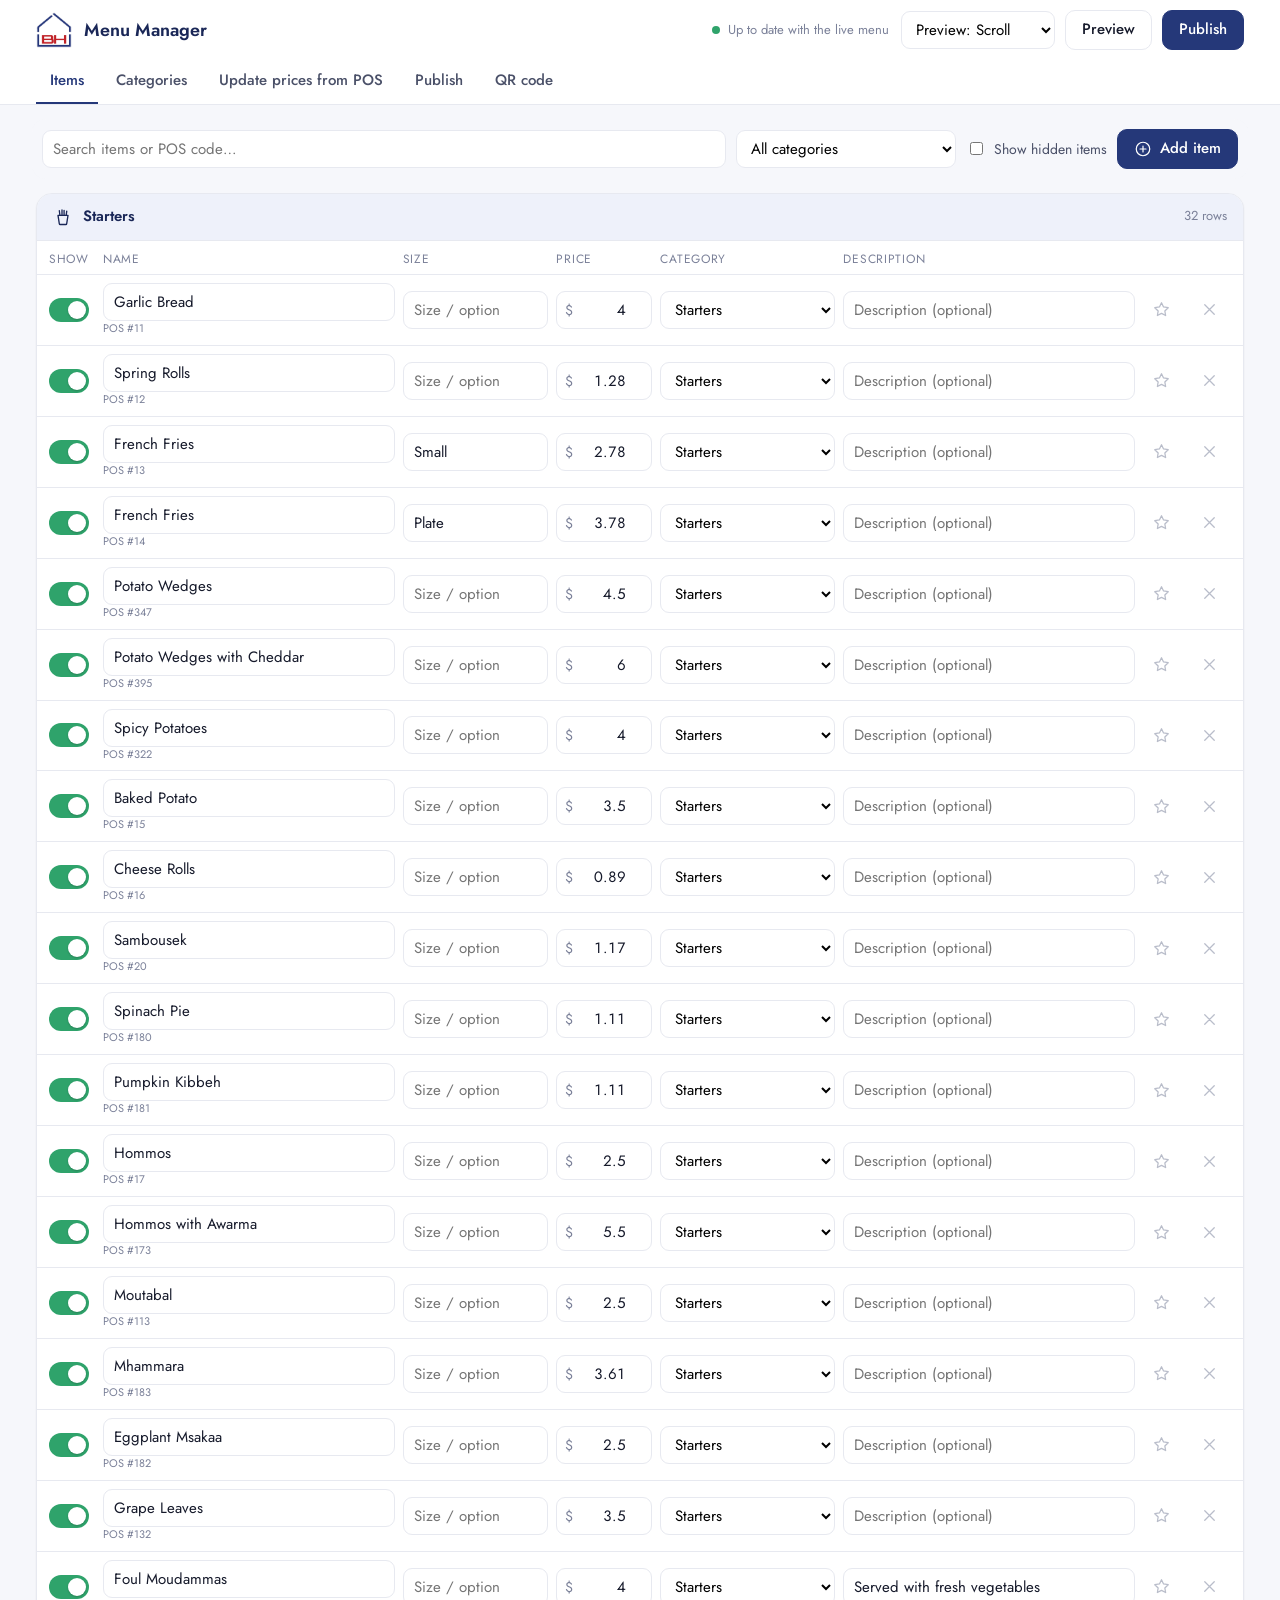
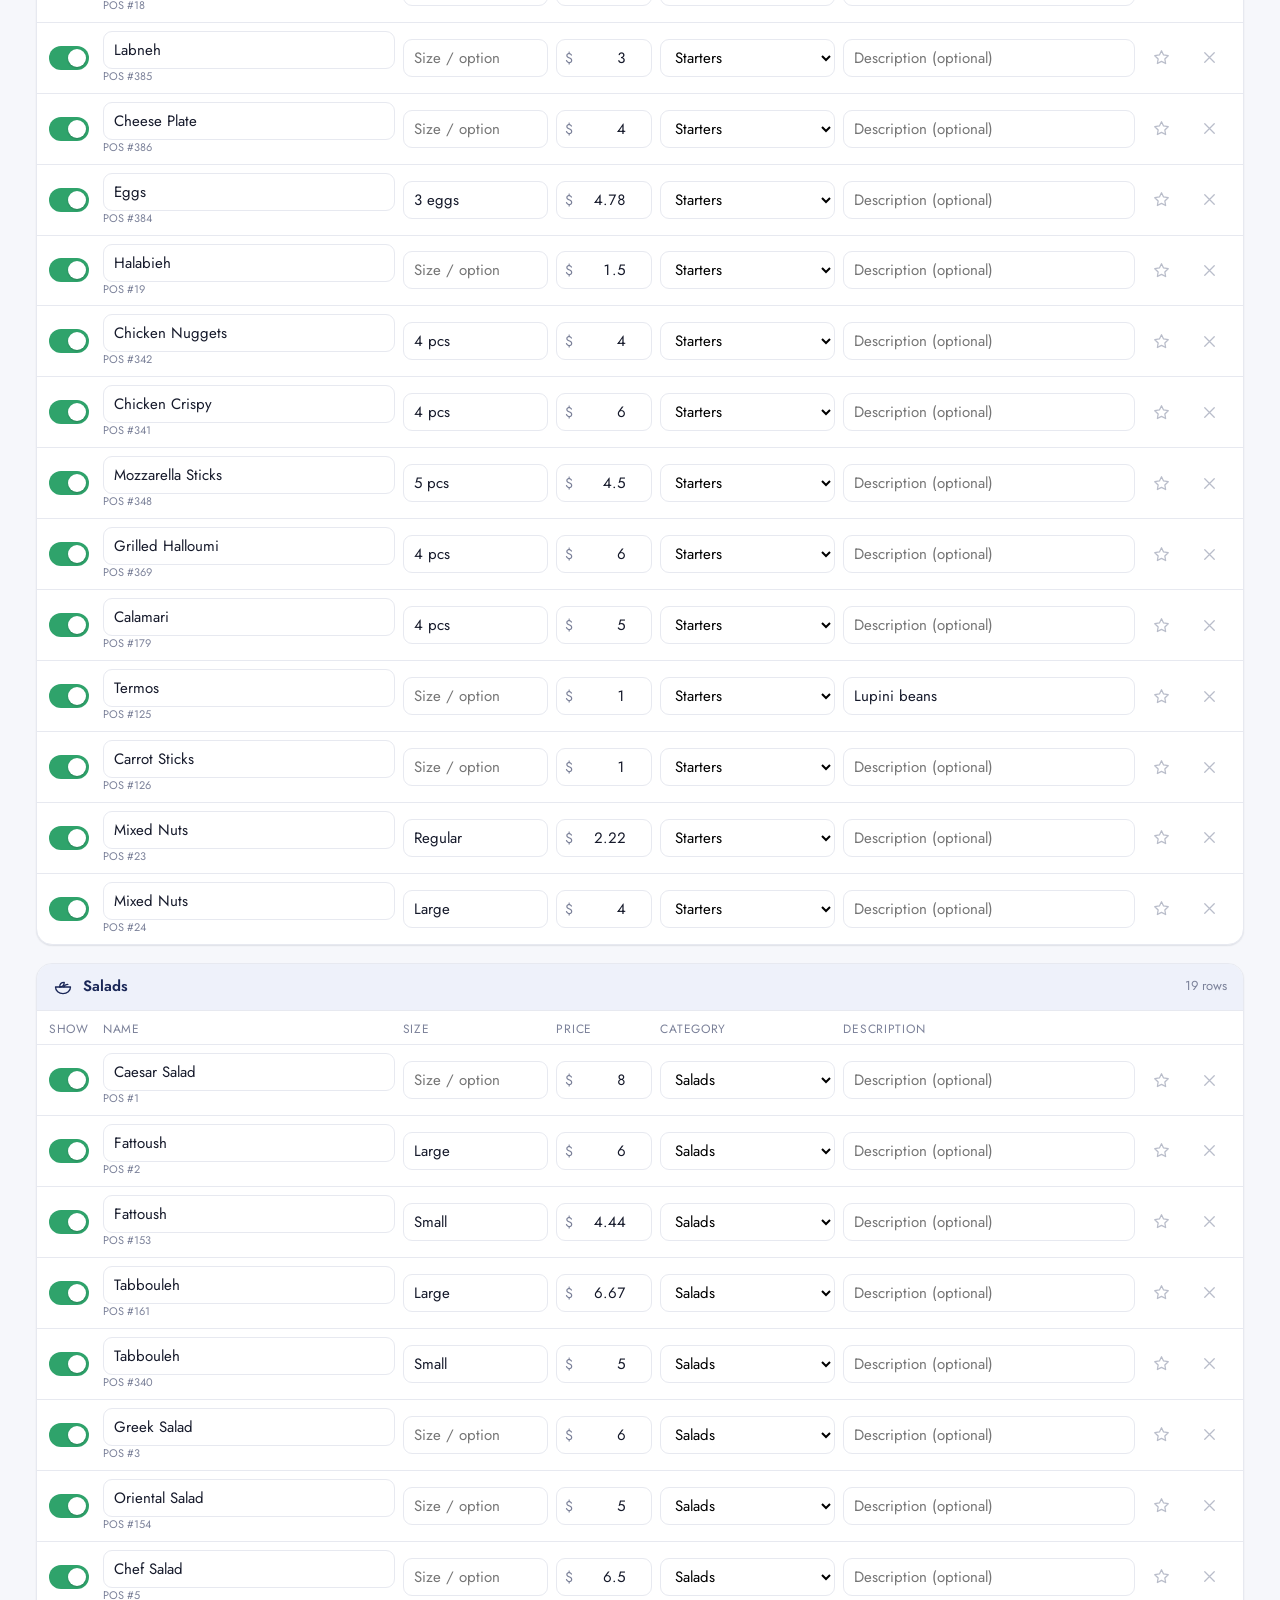
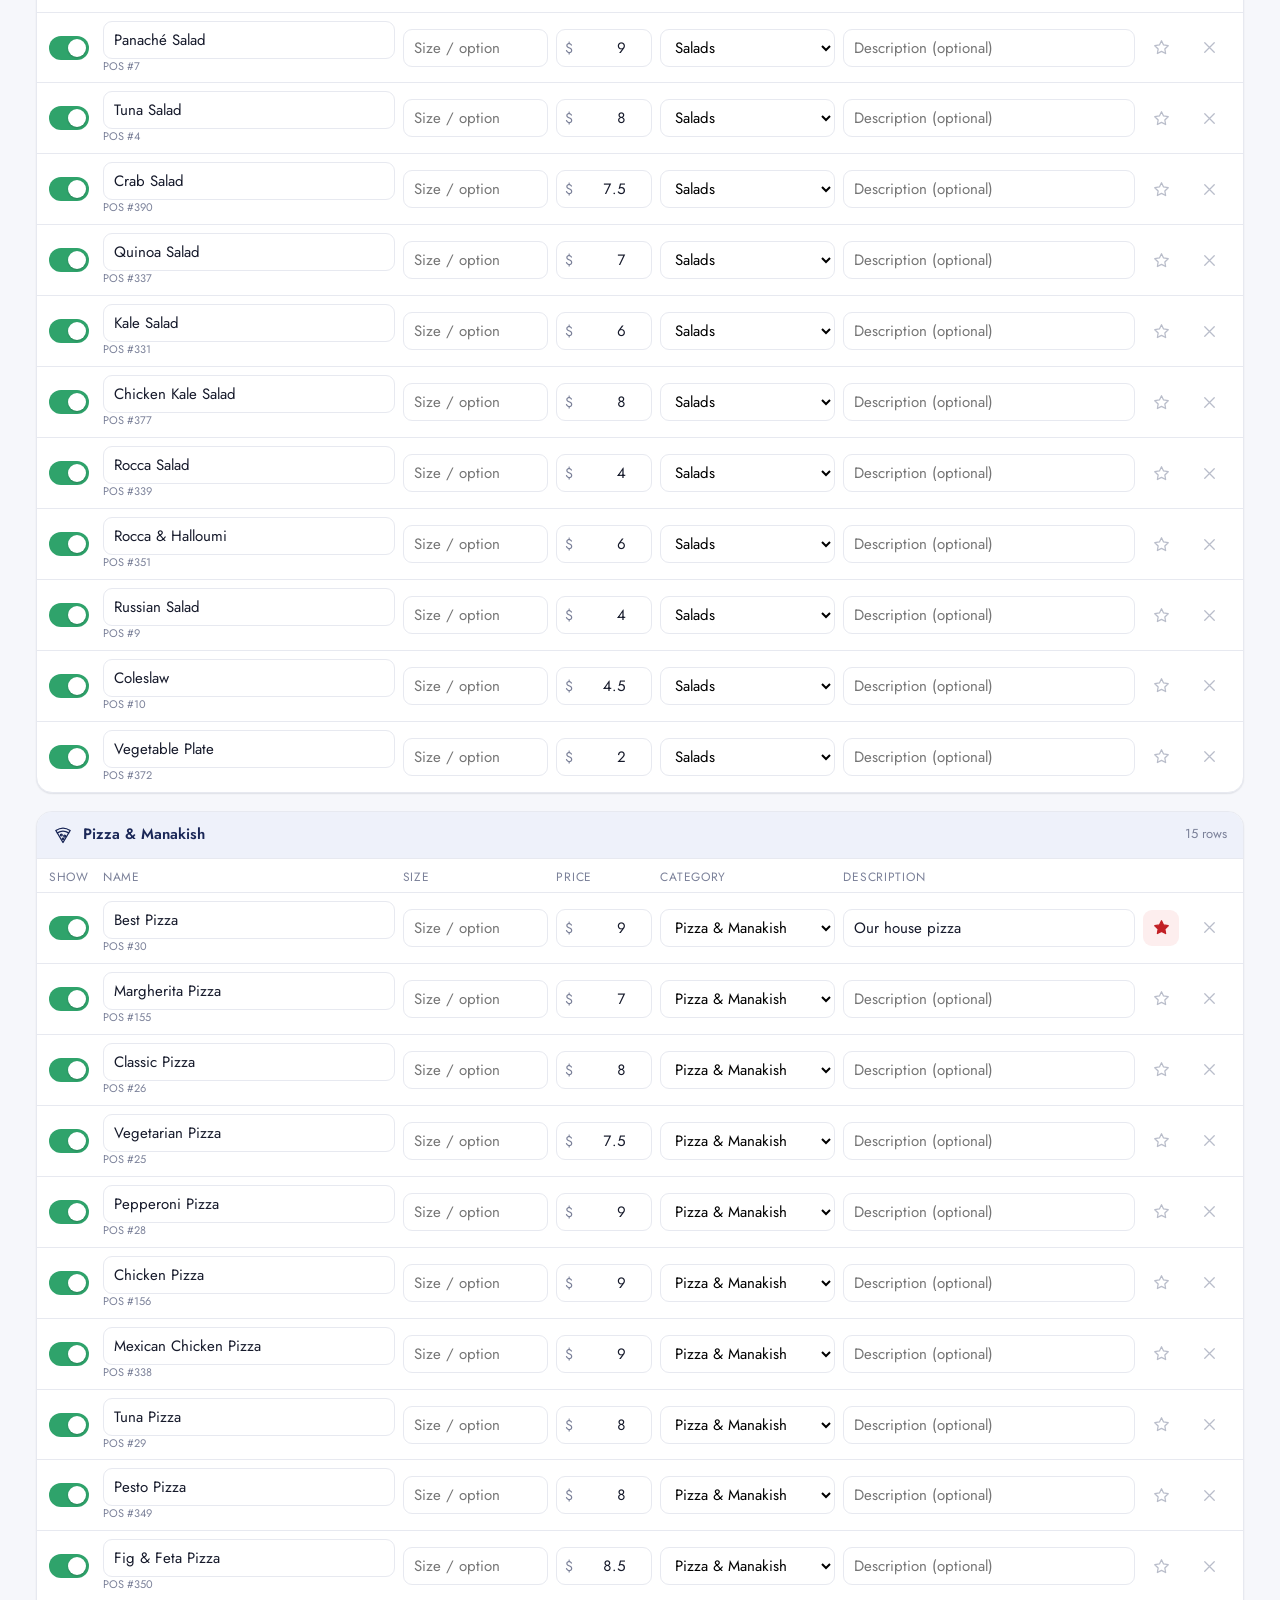
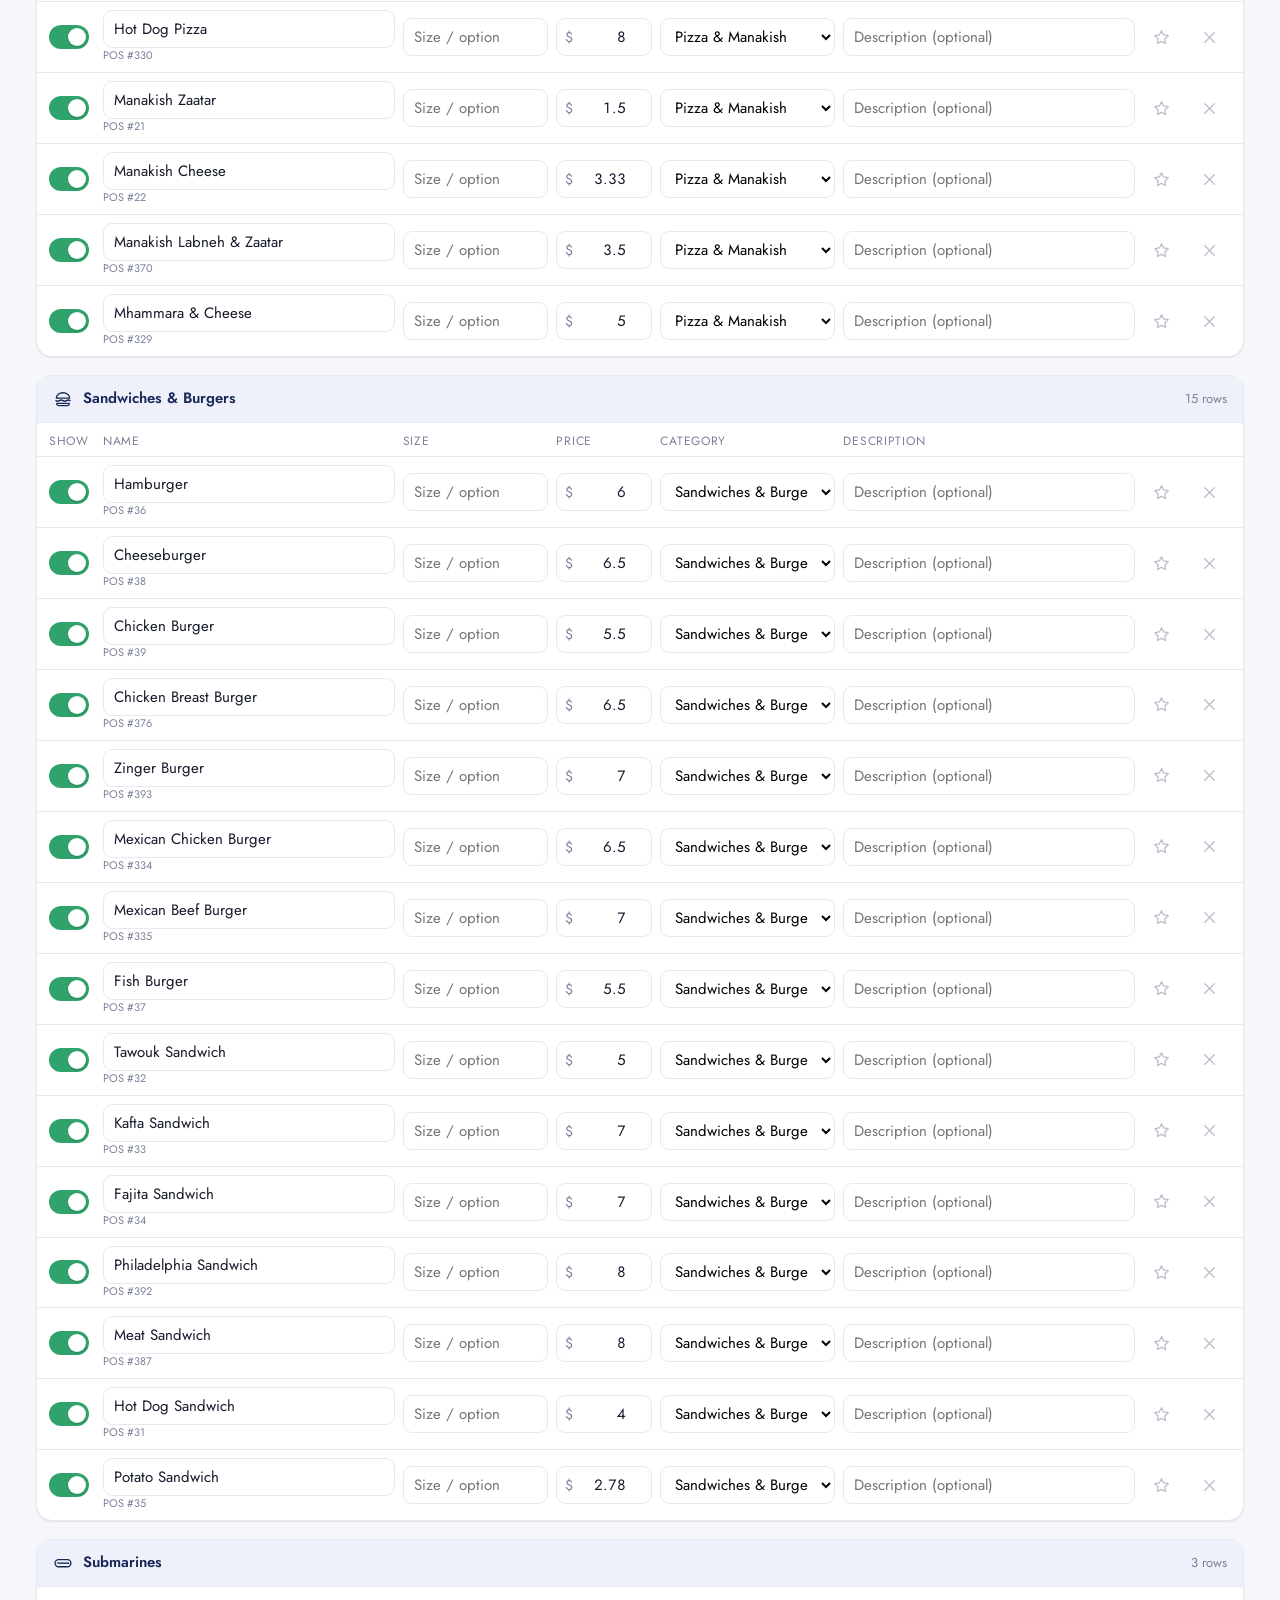
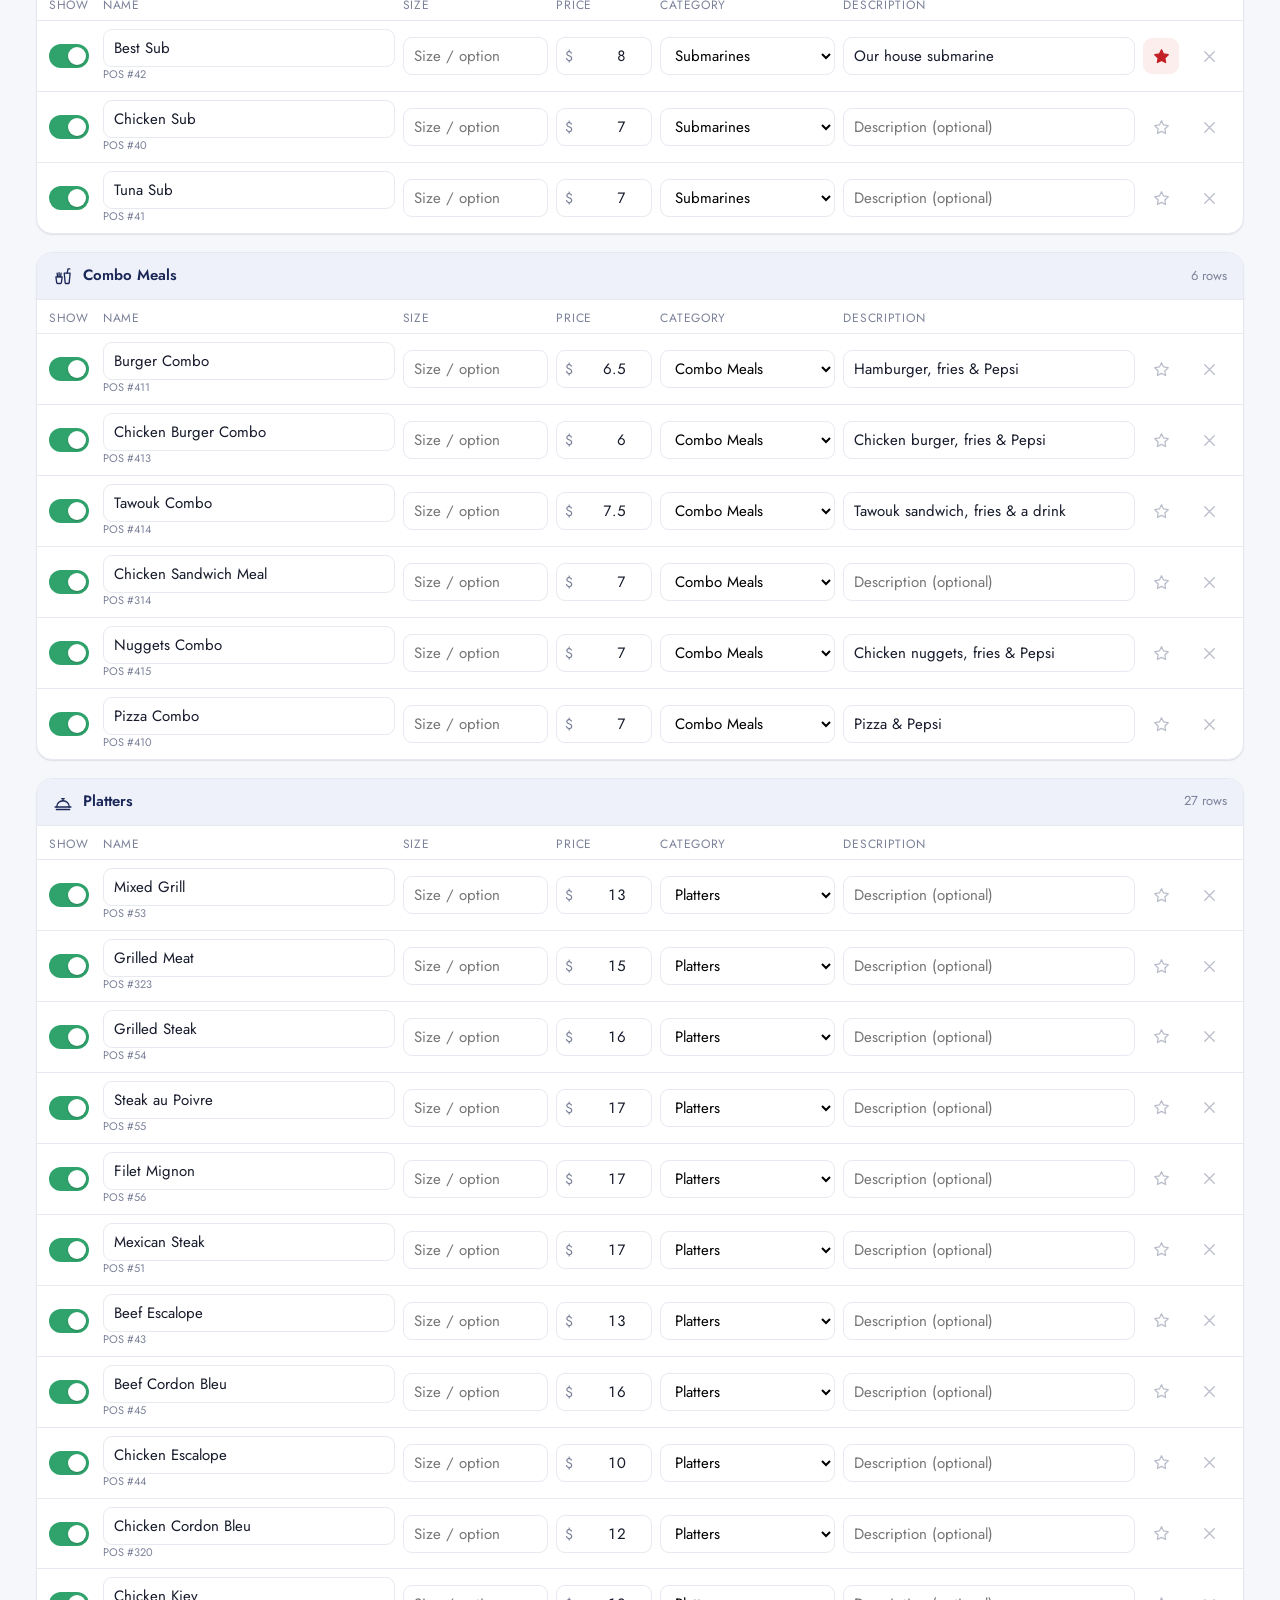
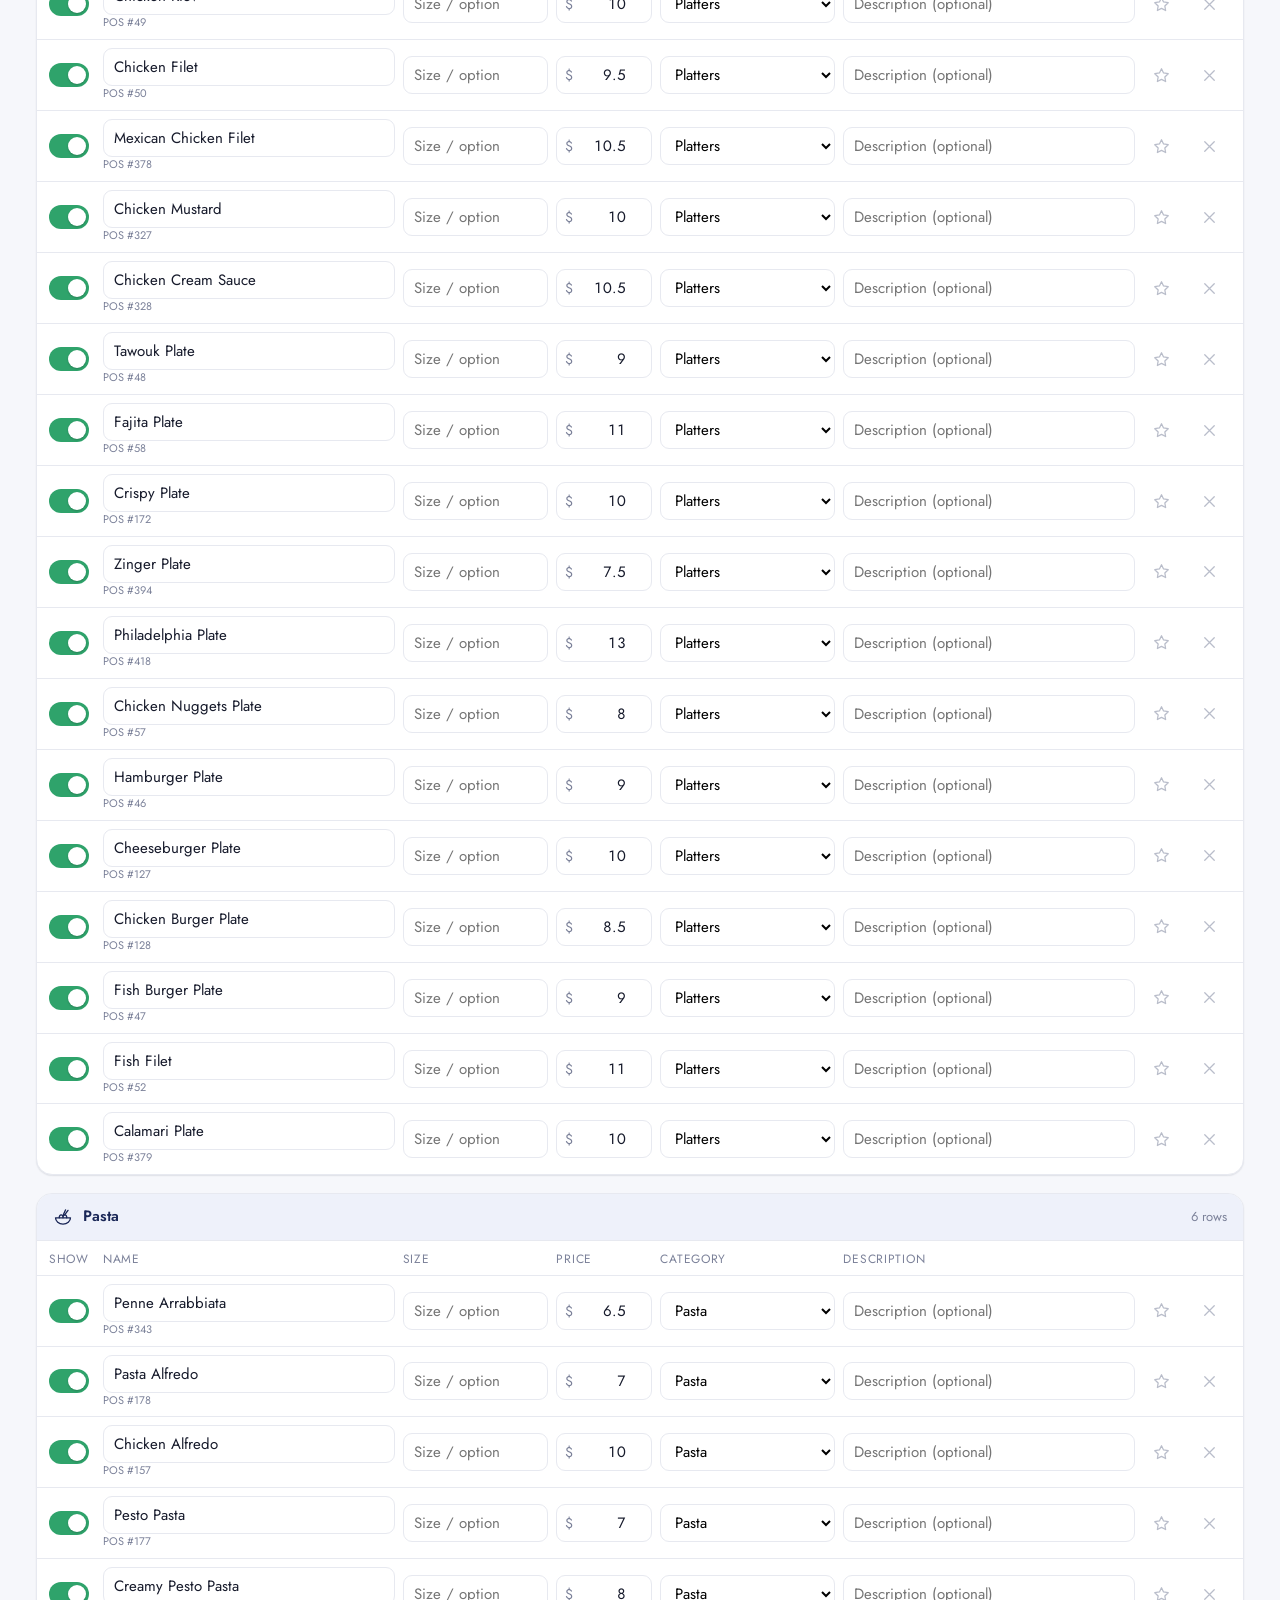
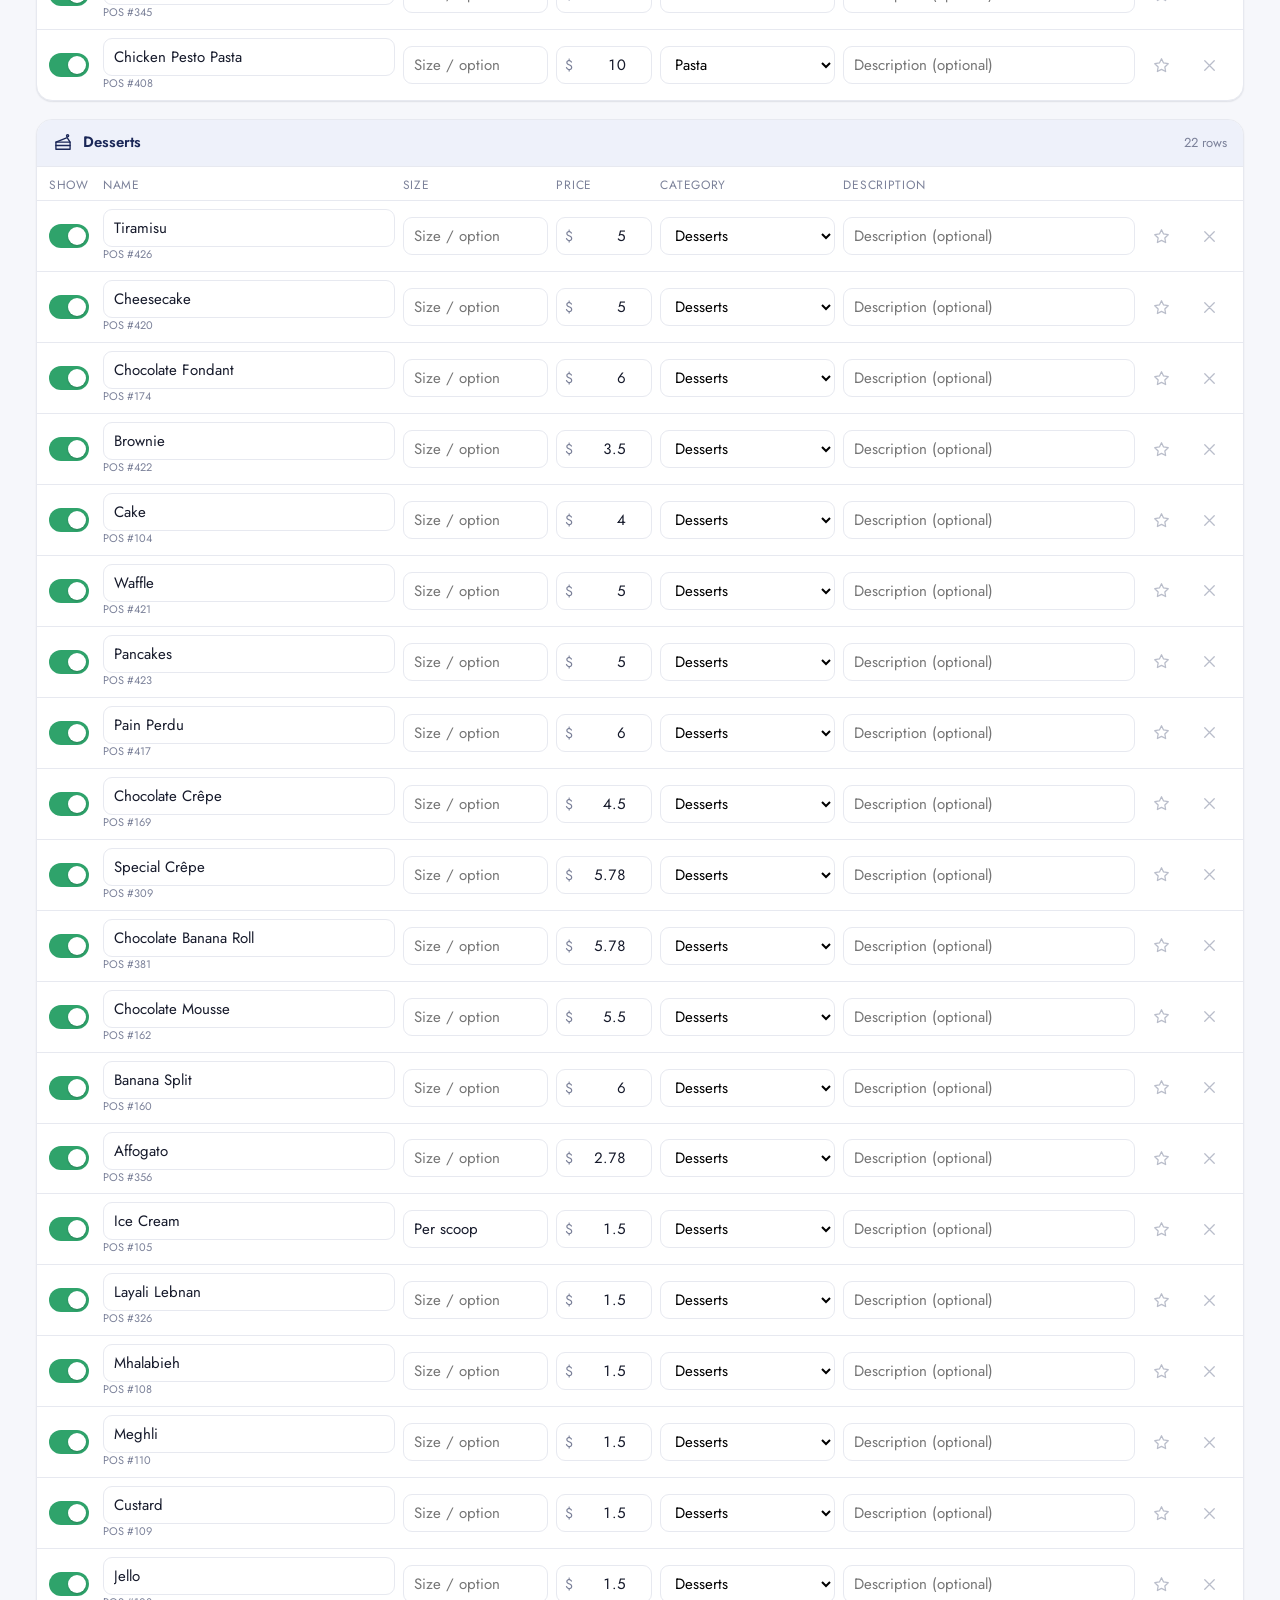
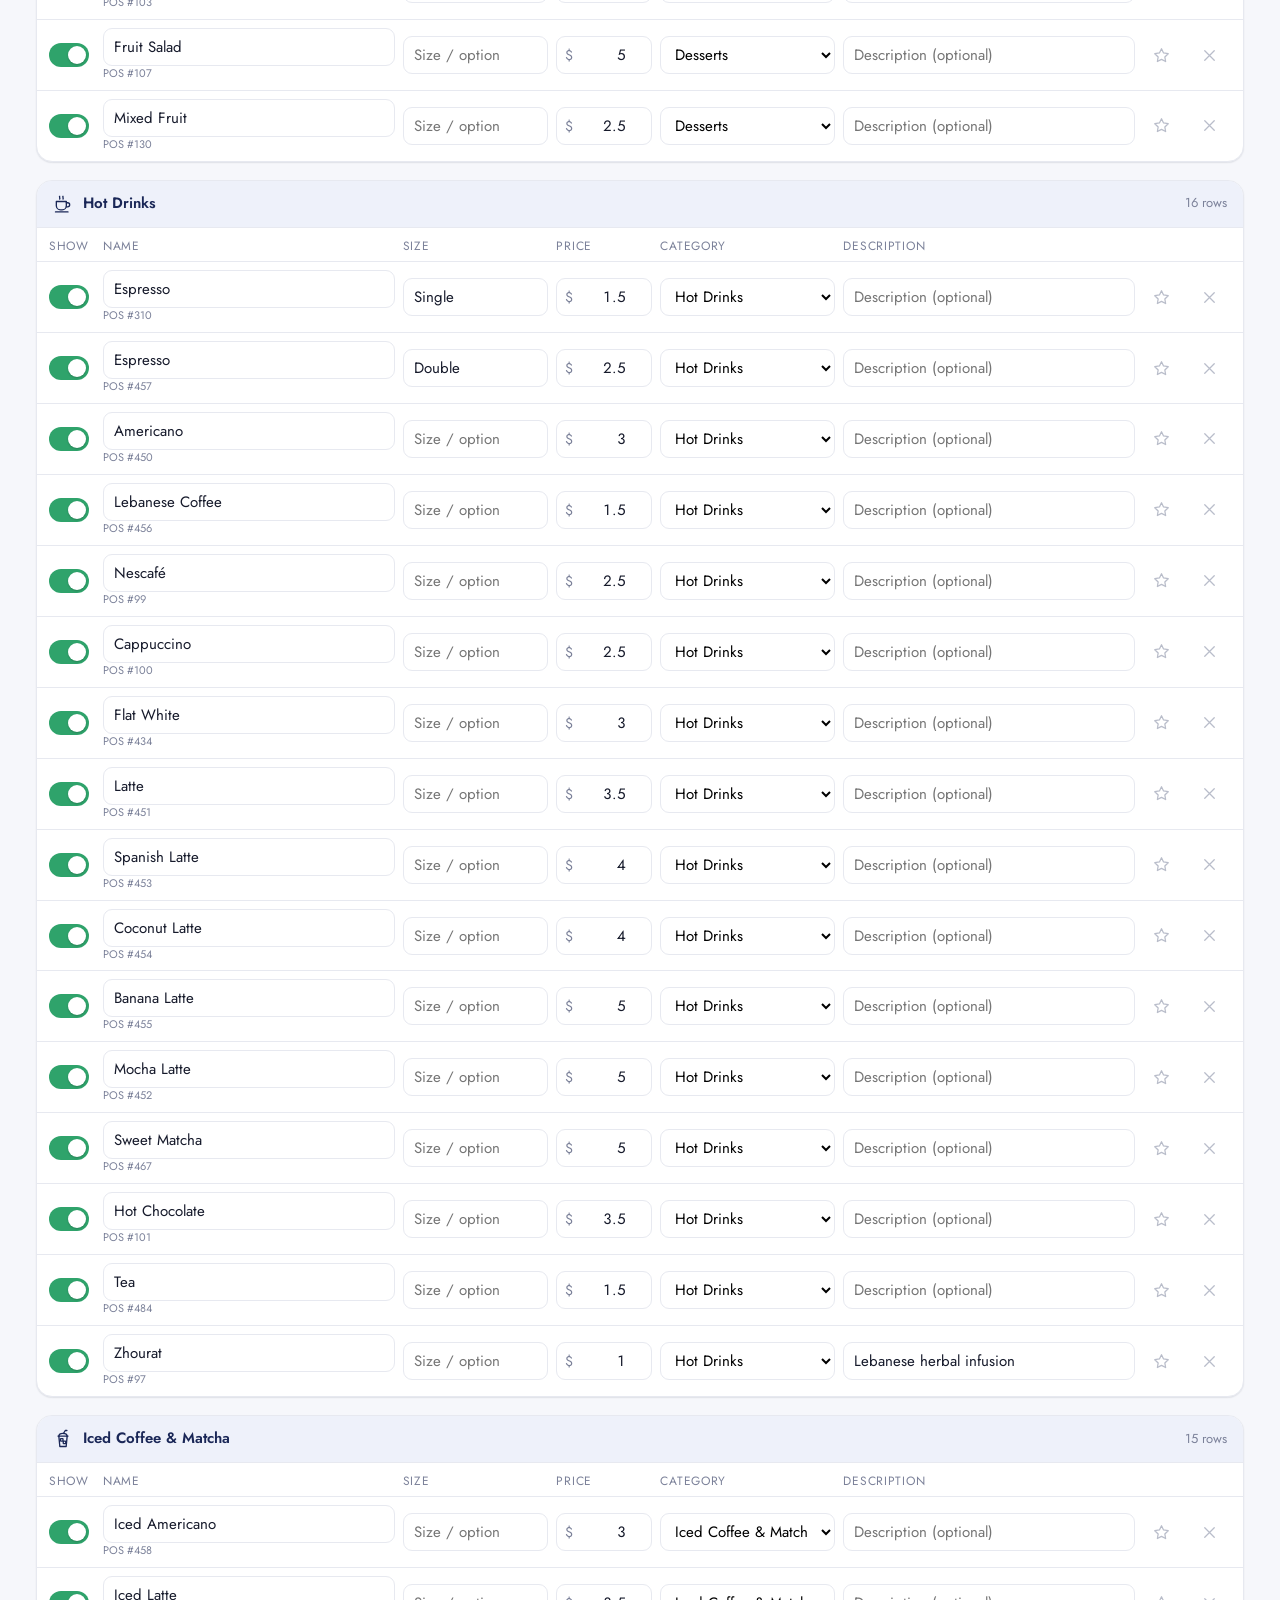
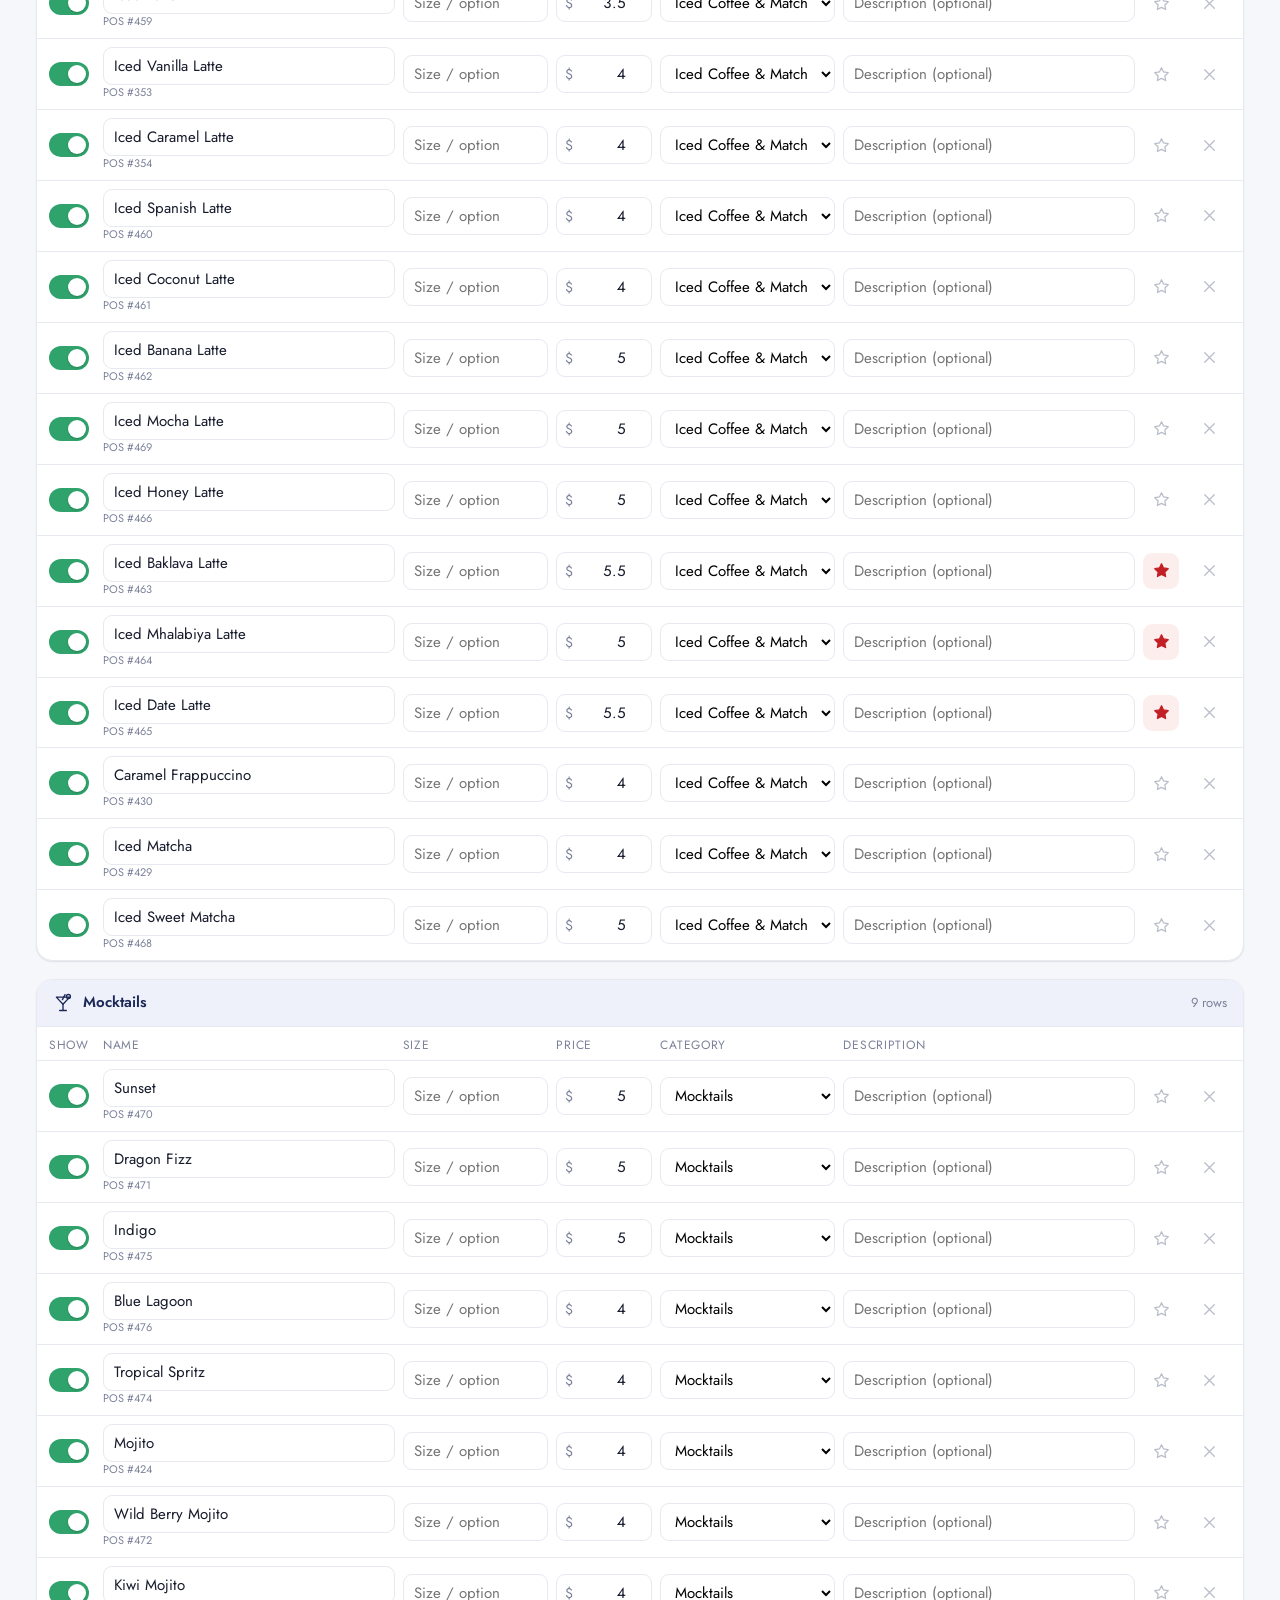
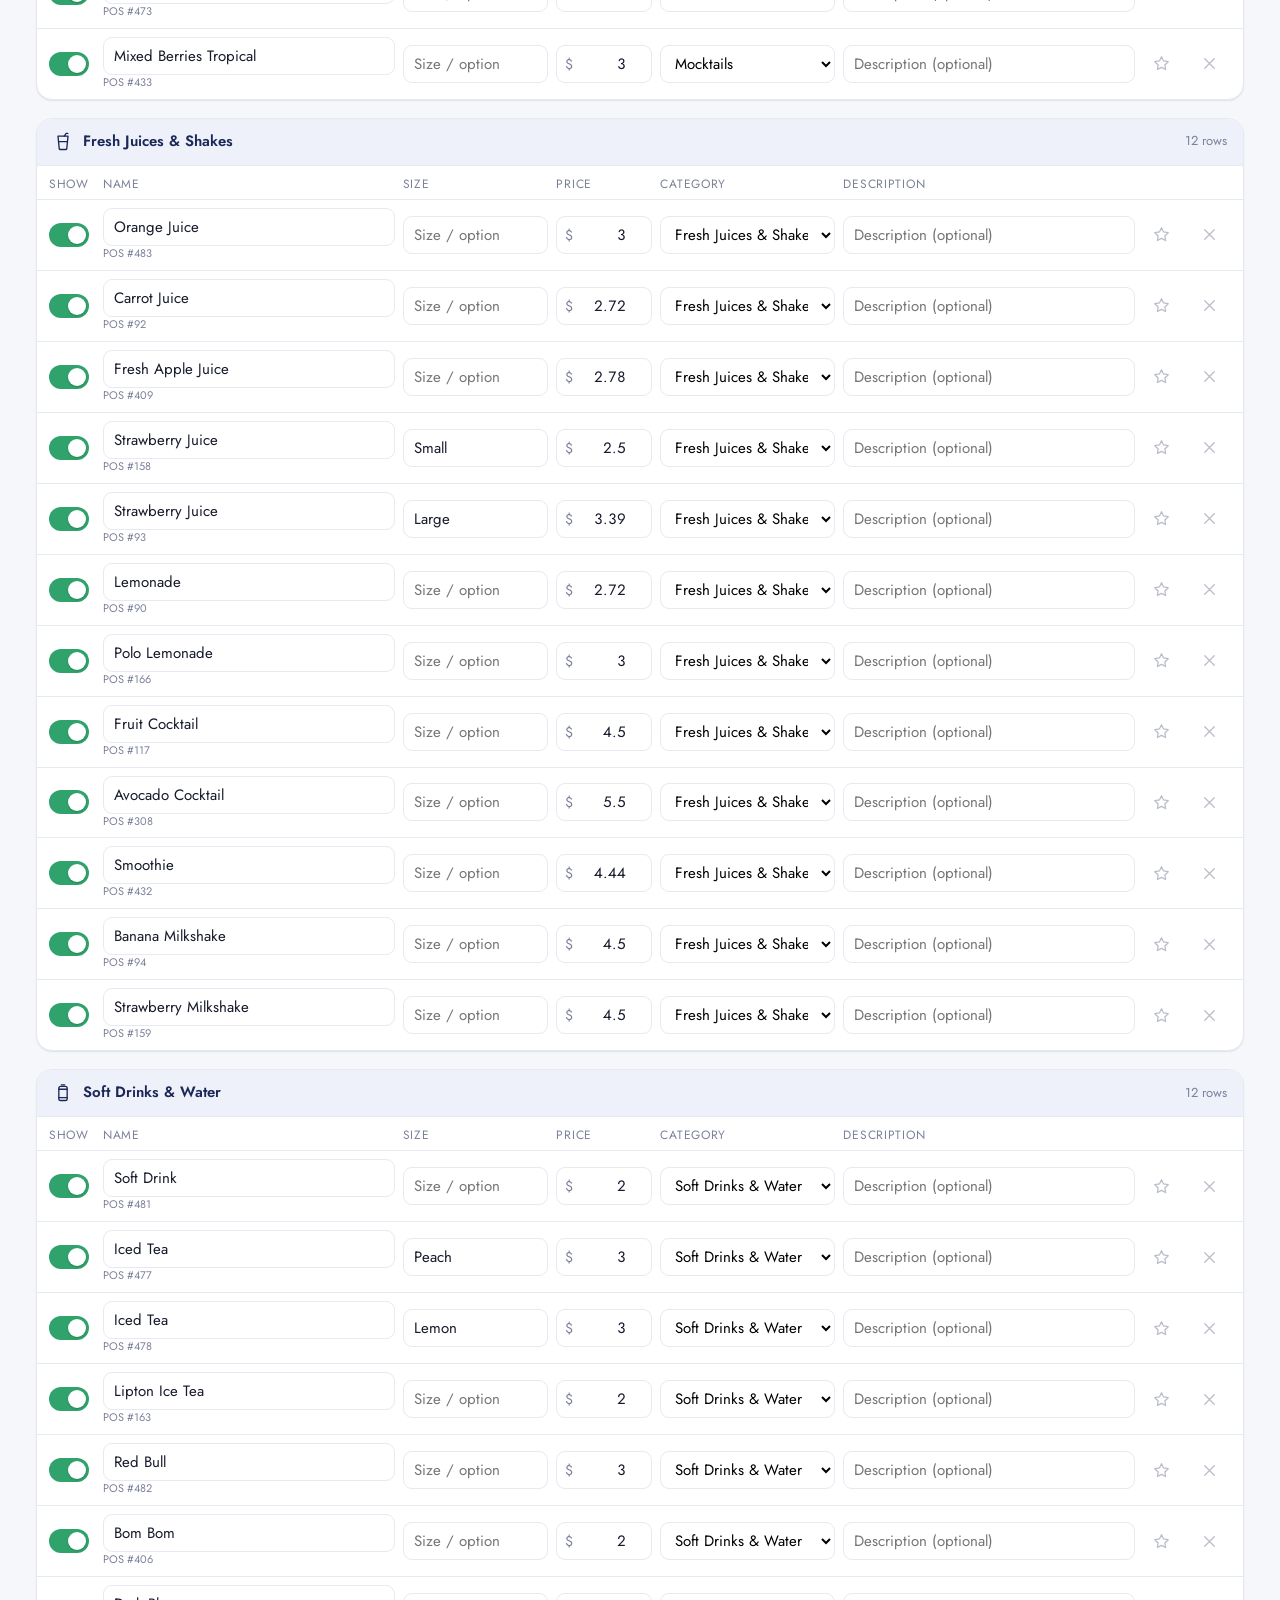
==== manage/index.html @ f2aa8792 "Best Home digital menu: 3 design concepts, menu manager, Netlify config - Curated customer menu from" ====
<!doctype html>
<html lang="en">
<head>
<meta charset="utf-8">
<meta name="viewport" content="width=device-width, initial-scale=1">
<meta name="robots" content="noindex">
<title>Best Home · Menu Manager</title>
<link rel="icon" href="../assets/favicon.png">
<link rel="stylesheet" href="../assets/base.css">
<style>
  body { background: var(--bg-2); font-size: 15px; }
  header.top { position: sticky; top: 0; z-index: 30; background: #fff; border-bottom: 1px solid var(--line); }
  .top-in { max-width: 1240px; margin: 0 auto; padding: 10px 16px; display: flex; align-items: center; gap: 12px; flex-wrap: wrap; }
  .top-in img { width: 36px; }
  .top-in h1 { margin: 0; font-size: 18px; font-weight: 600; color: var(--navy-ink); }
  .status { margin-left: auto; font-size: 13px; color: var(--ink-3); display: flex; align-items: center; gap: 8px; }
  .dot { width: 8px; height: 8px; border-radius: 50%; background: #2fa36b; }
  .dirty .dot { background: #e8a317; }
  nav.tabs { max-width: 1240px; margin: 0 auto; padding: 0 16px; display: flex; gap: 4px; overflow-x: auto; scrollbar-width: none; }
  nav.tabs button { padding: 10px 14px; border-bottom: 2.5px solid transparent; color: var(--ink-2); font-weight: 500; white-space: nowrap; }
  nav.tabs button.on { color: var(--navy); border-color: var(--navy); }
  main { max-width: 1240px; margin: 0 auto; padding: 18px 16px 80px; }
  .pane { display: none; } .pane.on { display: block; }
  .card { background: #fff; border: 1px solid var(--line); border-radius: 16px; padding: 18px; box-shadow: var(--shadow-sm); margin-bottom: 16px; }
  .card h2 { margin: 0 0 6px; font-size: 18px; font-weight: 600; color: var(--navy-ink); }
  .card p { margin: 0 0 12px; color: var(--ink-2); }
  .muted { color: var(--ink-3); font-size: 13.5px; }
  .btn { display: inline-flex; align-items: center; gap: 8px; height: 40px; padding: 0 16px; border-radius: 10px; background: #fff; border: 1px solid var(--line); font-weight: 500; color: var(--ink); text-decoration: none; white-space: nowrap; }
  .btn:hover { border-color: var(--navy-100); background: var(--navy-50); }
  .btn.pri { background: var(--navy); border-color: var(--navy); color: #fff; }
  .btn.pri:hover { background: var(--navy-ink); }
  .btn.ghost { border-color: transparent; background: none; }
  .btn .ico { width: 18px; height: 18px; }
  .row { display: flex; gap: 10px; flex-wrap: wrap; align-items: center; }
  input.f, select.f, textarea.f { height: 38px; padding: 0 10px; border: 1px solid var(--line); border-radius: 9px; background: #fff; font: inherit; font-size: 15px; min-width: 0; width: 100%; }
  input.f:focus, select.f:focus { outline: none; border-color: var(--navy); box-shadow: 0 0 0 3px var(--navy-50); }
  .toolbar { position: sticky; top: var(--hdr, 101px); z-index: 20; display: flex; gap: 10px; flex-wrap: wrap; align-items: center; padding: 10px; margin: -4px -4px 14px; background: rgba(246,247,251,.94); backdrop-filter: blur(8px); border-radius: 14px; }
  .toolbar .sq { flex: 1 1 220px; }
  .toolbar select { width: auto; flex: 0 1 220px; }
  .chk { display: inline-flex; align-items: center; gap: 8px; font-size: 14px; color: var(--ink-2); user-select: none; }

  /* items */
  .grp { margin-bottom: 18px; background: #fff; border: 1px solid var(--line); border-radius: 16px; overflow: hidden; box-shadow: var(--shadow-sm); }
  .grp h3 { margin: 0; padding: 12px 16px; font-size: 15px; font-weight: 600; display: flex; align-items: center; gap: 10px; color: var(--navy-ink); background: var(--navy-50); }
  .grp h3 .ico { width: 20px; height: 20px; }
  .grp h3 span { margin-left: auto; font-weight: 400; color: var(--ink-3); font-size: 13px; }
  .it { display: grid; grid-template-columns: 46px minmax(160px, 2fr) minmax(90px, 1fr) 96px minmax(130px, 1.2fr) minmax(140px, 2fr) 40px 40px; gap: 8px; align-items: center; padding: 8px 12px; border-top: 1px solid var(--line); }
  .it.head { font-size: 12px; text-transform: uppercase; letter-spacing: .06em; color: var(--ink-3); background: #fff; padding-top: 10px; padding-bottom: 6px; }
  .it.off > :not(.sw):not(.code-wrap) { opacity: .45; }
  .it .code { font-size: 11px; color: var(--ink-3); }
  .price-in { position: relative; }
  .price-in::before { content: "$"; position: absolute; left: 9px; top: 50%; transform: translateY(-50%); color: var(--ink-3); font-size: 14px; }
  .price-in input { padding-left: 20px; text-align: right; font-variant-numeric: tabular-nums; }
  .sw { position: relative; width: 40px; height: 24px; border-radius: 999px; background: #cfd3df; transition: background .15s; }
  .sw::after { content: ""; position: absolute; top: 3px; left: 3px; width: 18px; height: 18px; border-radius: 50%; background: #fff; box-shadow: 0 1px 2px rgba(0,0,0,.2); transition: transform .15s; }
  .sw[aria-checked="true"] { background: #2fa36b; }
  .sw[aria-checked="true"]::after { transform: translateX(16px); }
  .star, .del { width: 36px; height: 36px; border-radius: 9px; display: grid; place-items: center; color: #b9bdca; }
  .star[aria-pressed="true"] { color: var(--red); background: var(--red-50); }
  .star[aria-pressed="true"] svg { fill: currentColor; }
  .del:hover { color: var(--red); background: var(--red-50); }
  .star .ico, .del .ico { width: 19px; height: 19px; }
  @media (max-width: 900px) {
    .toolbar { position: static; }
    .it.head { display: none; }
    .it { grid-template-columns: 46px 1fr 1fr 36px 36px; grid-auto-flow: row; }
    .it > .nm { grid-column: 2 / 4; }
    .it > .op { grid-column: 2 / 3; } .it > .price-in { grid-column: 3 / 4; }
    .it > .cat { grid-column: 2 / 4; } .it > .ds { grid-column: 2 / 4; }
    .it > .star { grid-column: 4; grid-row: 1; } .it > .del { grid-column: 5; grid-row: 1; }
  }
  .empty { padding: 40px; text-align: center; color: var(--ink-3); }

  /* categories */
  .crow { display: grid; grid-template-columns: 44px 1fr 150px 70px auto; gap: 10px; align-items: center; padding: 8px 0; border-top: 1px solid var(--line); }
  .crow:first-of-type { border-top: 0; }
  .crow .ic { width: 40px; height: 40px; border-radius: 11px; background: var(--navy-50); color: var(--navy); display: grid; place-items: center; }
  .crow .n { color: var(--ink-3); font-size: 13px; text-align: right; }
  @media (max-width: 640px) { .crow { grid-template-columns: 44px 1fr auto; } .crow select, .crow .n { grid-column: 2; } }

  /* pos diff */
  table.diff { width: 100%; border-collapse: collapse; font-size: 14px; }
  table.diff th, table.diff td { text-align: left; padding: 8px 10px; border-bottom: 1px solid var(--line); }
  table.diff th { font-size: 12px; text-transform: uppercase; letter-spacing: .06em; color: var(--ink-3); font-weight: 500; }
  .up { color: #b0341c; } .dn { color: #1f8a57; }
  .pill { display: inline-block; padding: 2px 8px; border-radius: 999px; font-size: 12px; font-weight: 600; background: var(--navy-50); color: var(--navy); }
  .pill.new { background: #fff2cf; color: #7a5a00; }
  .drop { display: grid; place-items: center; gap: 6px; padding: 28px; border: 2px dashed var(--navy-100); border-radius: 14px; text-align: center; color: var(--ink-2); cursor: pointer; background: var(--navy-50); }
  .drop.over { border-color: var(--navy); }
  ol.steps { margin: 8px 0 14px; padding-left: 20px; color: var(--ink-2); line-height: 1.7; }
  code { background: var(--bg-2); padding: 1px 6px; border-radius: 6px; font-size: 13.5px; }
  .grid2 { display: grid; gap: 16px; grid-template-columns: 1fr; }
  @media (min-width: 900px) { .grid2 { grid-template-columns: 1fr 1fr; } }
  #qr-canvas { width: 240px; height: 240px; border-radius: 12px; border: 1px solid var(--line); background: #fff; }
  .toast { position: fixed; left: 50%; bottom: 24px; transform: translate(-50%, 20px); background: var(--ink); color: #fff; padding: 10px 16px; border-radius: 12px; font-size: 14px; opacity: 0; pointer-events: none; transition: .25s; z-index: 99; }
  .toast.show { opacity: 1; transform: translate(-50%, 0); }
</style>
</head>
<body>
<header class="top">
  <div class="top-in">
    <img src="../assets/logo-mark.png" alt="">
    <h1>Menu Manager</h1>
    <div class="status" id="status"><span class="dot"></span><span id="status-t">Loading…</span></div>
    <div class="row">
      <select class="f" id="preview-sel" style="width:auto" aria-label="Preview design">
        <option value="scroll">Preview: Scroll</option><option value="tiles">Preview: Tiles</option><option value="editorial">Preview: Editorial</option>
      </select>
      <button class="btn" id="preview-btn" type="button">Preview</button>
      <button class="btn pri" type="button" data-go="publish">Publish</button>
    </div>
  </div>
  <nav class="tabs" id="tabs">
    <button data-go="items" class="on">Items</button>
    <button data-go="cats">Categories</button>
    <button data-go="pos">Update prices from POS</button>
    <button data-go="publish">Publish</button>
    <button data-go="qr">QR code</button>
  </nav>
</header>

<main>
  <!-- ITEMS -->
  <section class="pane on" id="p-items">
    <div class="toolbar">
      <input class="f sq" id="q" type="search" placeholder="Search items or POS code…">
      <select class="f" id="fcat"><option value="">All categories</option></select>
      <label class="chk"><input type="checkbox" id="show-hidden"> Show hidden items</label>
      <button class="btn pri" id="add" type="button"><span data-i="plus"></span>Add item</button>
    </div>
    <div id="items"></div>
  </section>

  <!-- CATEGORIES -->
  <section class="pane" id="p-cats">
    <div class="card">
      <h2>Categories</h2>
      <p>Rename, re-order and pick an icon. The order here is the order on the menu.</p>
      <div id="cats"></div>
      <div class="row" style="margin-top:12px"><input class="f" id="new-cat" placeholder="New category name" style="max-width:280px"><button class="btn" id="add-cat" type="button">Add category</button></div>
    </div>
  </section>

  <!-- POS -->
  <section class="pane" id="p-pos">
    <div class="card">
      <h2>Update prices from your POS export</h2>
      <p>Export the item list from the till (same format as <code>menu.xlsx</code>: Item Code, Description, Price, Family) and drop it here.
        Prices are matched by <b>item code</b> — your nicer menu names, categories and descriptions are kept. New till items are added as <b>hidden</b> so you can decide whether to show them.</p>
      <label class="drop" id="drop"><input type="file" id="pos-file" accept=".xlsx,.xls,.csv" hidden>
        <b>Choose or drop the Excel / CSV file</b><span class="muted">Nothing is uploaded — the file is read in your browser.</span></label>
      <div id="pos-out" style="margin-top:16px"></div>
    </div>
  </section>

  <!-- PUBLISH -->
  <section class="pane" id="p-publish">
    <div class="grid2">
      <div class="card">
        <h2>Option 1 · Publish the file (recommended)</h2>
        <p>Your edits are saved in this browser. To put them live:</p>
        <ol class="steps">
          <li>Click <b>Download menu.json</b>.</li>
          <li>On GitHub, open the repository → folder <code>data</code> → <b>Add file → Upload files</b>, drop <code>menu.json</code> and click <b>Commit changes</b>.</li>
          <li>Netlify rebuilds automatically — the live menu updates in about 30 seconds.</li>
        </ol>
        <div class="row"><button class="btn pri" id="dl-json" type="button">Download menu.json</button></div>
      </div>
      <div class="card">
        <h2>Option 2 · Google Sheets (no publishing step)</h2>
        <p>Prefer editing a spreadsheet? Keep the menu in Google Sheets and the website reads it live.</p>
        <ol class="steps">
          <li>Download the CSV below and import it into a new Google Sheet (<b>File → Import</b>).</li>
          <li><b>File → Share → Publish to web</b>, choose <b>Comma-separated values (.csv)</b>, publish, copy the link.</li>
          <li>Paste the link into <code>assets/config.js</code> → <code>sheetCsvUrl</code> (one-time).</li>
        </ol>
        <div class="row"><button class="btn" id="dl-csv" type="button">Download menu.csv</button></div>
        <p class="muted" style="margin-top:12px">Columns: code, category, name, option, price, description, tags, visible. Rows with the same name in the same category become one dish with several sizes (e.g. Glass / Bottle). Set <i>visible</i> to “no” to hide an item.</p>
      </div>
    </div>
    <div class="card">
      <h2>Start over</h2>
      <p>Throw away the changes saved in this browser and reload the menu that is currently live.</p>
      <button class="btn" id="discard" type="button">Discard my changes</button>
    </div>
  </section>

  <!-- QR -->
  <section class="pane" id="p-qr">
    <div class="card">
      <h2>QR code for the tables</h2>
      <p>Print it on table cards, the door or receipts. It points to your live menu.</p>
      <div class="grid2">
        <div>
          <label class="muted" for="qr-url">Menu address</label>
          <input class="f" id="qr-url" style="margin:6px 0 12px">
          <div class="row"><button class="btn pri" id="qr-dl" type="button">Download PNG</button></div>
          <p class="muted" style="margin-top:12px">Tip: once you have a custom domain (e.g. menu.besthome.com), paste it above and download the QR again.</p>
        </div>
        <canvas id="qr-canvas" width="960" height="960"></canvas>
      </div>
    </div>
  </section>
</main>
<div class="toast" id="toast"></div>

<script src="../assets/config.js"></script>
<script src="../assets/icons.js"></script>
<script src="../assets/menu-core.js"></script>
<script src="../assets/vendor/qrcode.js"></script>
<script>
(async () => {
  const $ = (s) => document.querySelector(s);
  const { esc, icon } = BH;
  document.querySelectorAll("[data-i]").forEach((el) => el.innerHTML = icon(el.dataset.i));

  // ---------- state
  let data, dirty = false;
  const draft = (() => { try { return localStorage.getItem(BH.DRAFT_KEY); } catch (e) { return null; } })();
  async function loadLive() {
    // live data only (BH.fetchRaw would prefer the draft)
    if (BH.config.sheetCsvUrl) {
      try { const r = await fetch(BH.config.sheetCsvUrl, { cache: "no-store" }); if (r.ok) return BH.fromCSV(await r.text()); } catch (e) {}
    }
    return (await fetch(BH.root + "data/menu.json", { cache: "no-store" })).json();
  }
  if (draft) { data = JSON.parse(draft); dirty = true; } else data = await loadLive();
  data.items.forEach((it) => { it.tags = it.tags || []; });

  let saveT;
  function save() {
    dirty = true; status();
    clearTimeout(saveT);
    saveT = setTimeout(() => { try { localStorage.setItem(BH.DRAFT_KEY, JSON.stringify(data)); } catch (e) { toast("Could not save in this browser"); } }, 250);
  }
  function status() {
    $("#status").classList.toggle("dirty", dirty);
    $("#status-t").textContent = dirty ? "Unpublished changes (saved in this browser)" : "Up to date with the live menu";
  }
  const toast = (m) => { const t = $("#toast"); t.textContent = m; t.classList.add("show"); clearTimeout(t._t); t._t = setTimeout(() => t.classList.remove("show"), 2600); };
  status();
  const hdr = () => document.documentElement.style.setProperty("--hdr", document.querySelector("header.top").offsetHeight + "px");
  hdr(); addEventListener("resize", hdr);

  // ---------- tabs
  function go(tab) {
    document.querySelectorAll("#tabs button").forEach((b) => b.classList.toggle("on", b.dataset.go === tab));
    document.querySelectorAll(".pane").forEach((p) => p.classList.toggle("on", p.id === "p-" + tab));
    if (tab === "cats") renderCats();
    if (tab === "qr") drawQR();
    scrollTo(0, 0);
  }
  document.addEventListener("click", (e) => { const b = e.target.closest("[data-go]"); if (b) go(b.dataset.go); });
  $("#preview-btn").onclick = () => {
    try { localStorage.setItem(BH.DRAFT_KEY, JSON.stringify(data)); } catch (e) {}
    window.open(BH.root + $("#preview-sel").value + "/?preview", "_blank");
  };

  // ---------- items
  const catOpts = (sel) => data.categories.map((c) => `<option value="${esc(c.id)}"${c.id === sel ? " selected" : ""}>${esc(c.name)}</option>`).join("");
  function fillCatFilter() { const v = $("#fcat").value; $("#fcat").innerHTML = `<option value="">All categories</option>` + catOpts(v); $("#fcat").value = v; }

  function rowHTML(it, i) {
    const sig = it.tags.includes("signature");
    return `<div class="it${it.visible ? "" : " off"}" data-k="${i}">
      <button class="sw" role="switch" aria-checked="${it.visible}" data-a="vis" title="Show on menu"></button>
      <div class="nm"><input class="f" data-f="name" value="${esc(it.name)}" aria-label="Name"><div class="code">POS #${esc(it.code || "—")}</div></div>
      <input class="f op" data-f="option" value="${esc(it.option || "")}" placeholder="Size / option" aria-label="Option">
      <label class="price-in"><input class="f" data-f="price" type="number" step="0.01" min="0" inputmode="decimal" value="${it.price}" aria-label="Price"></label>
      <select class="f cat" data-f="category" aria-label="Category">${catOpts(it.category)}</select>
      <input class="f ds" data-f="description" value="${esc(it.description || "")}" placeholder="Description (optional)" aria-label="Description">
      <button class="star" aria-pressed="${sig}" data-a="sig" title="House signature">${icon("star")}</button>
      <button class="del" data-a="del" title="Delete item">${icon("close")}</button></div>`;
  }
  function renderItems() {
    const q = $("#q").value.trim().toLowerCase(), fc = $("#fcat").value, sh = $("#show-hidden").checked;
    const groups = data.categories.map((c) => {
      const rows = [];
      data.items.forEach((it, i) => {
        if (it.category !== c.id || (fc && fc !== c.id)) return;
        if (!sh && !it.visible && !q) return;
        if (q && !(it.name + " " + (it.option || "") + " " + (it.code || "") + " " + (it.description || "")).toLowerCase().includes(q)) return;
        rows.push(rowHTML(it, i));
      });
      if (!rows.length) return "";
      return `<div class="grp"><h3>${icon(c.icon)}${esc(c.name)}<span>${rows.length} rows</span></h3>
        <div class="it head"><span>Show</span><span>Name</span><span>Size</span><span>Price</span><span>Category</span><span>Description</span><span></span><span></span></div>${rows.join("")}</div>`;
    }).join("");
    $("#items").innerHTML = groups || `<div class="empty">No items match.</div>`;
  }
  let qt; $("#q").addEventListener("input", () => { clearTimeout(qt); qt = setTimeout(renderItems, 150); });
  $("#fcat").onchange = renderItems; $("#show-hidden").onchange = renderItems;

  $("#items").addEventListener("input", (e) => {
    const f = e.target.dataset.f, row = e.target.closest("[data-k]"); if (!f || !row) return;
    const it = data.items[+row.dataset.k];
    it[f] = f === "price" ? Math.round((parseFloat(e.target.value) || 0) * 100) / 100 : e.target.value;
    save();
  });
  $("#items").addEventListener("change", (e) => { if (e.target.dataset.f === "category") renderItems(); });
  $("#items").addEventListener("click", (e) => {
    const b = e.target.closest("[data-a]"), row = e.target.closest("[data-k]"); if (!b || !row) return;
    const k = +row.dataset.k, it = data.items[k];
    if (b.dataset.a === "vis") { it.visible = !it.visible; b.setAttribute("aria-checked", it.visible); row.classList.toggle("off", !it.visible); }
    if (b.dataset.a === "sig") { const on = !it.tags.includes("signature"); it.tags = on ? [...it.tags, "signature"] : it.tags.filter((t) => t !== "signature"); b.setAttribute("aria-pressed", on); }
    if (b.dataset.a === "del") { if (!confirm(`Delete “${it.name}${it.option ? " – " + it.option : ""}”?\nTip: switching it off hides it without deleting.`)) return; data.items.splice(k, 1); renderItems(); }
    save();
  });
  $("#add").onclick = () => {
    const cat = $("#fcat").value || data.categories[0].id;
    let at = -1; data.items.forEach((it, i) => { if (it.category === cat) at = i; });
    data.items.splice(at + 1, 0, { code: "", name: "New item", option: "", price: 0, category: cat, description: "", tags: [], visible: true });
    save(); $("#q").value = ""; renderItems();
    const el = document.querySelector(`[data-k="${at + 1}"] [data-f=name]`); el.scrollIntoView({ block: "center" }); el.select();
  };

  // ---------- categories
  function renderCats() {
    const iconOpts = (sel) => BH_ICON_NAMES.slice(0, BH_ICON_NAMES.indexOf("search")).map((n) => `<option${n === sel ? " selected" : ""}>${n}</option>`).join("");
    $("#cats").innerHTML = data.categories.map((c, i) => {
      const n = data.items.filter((it) => it.category === c.id).length;
      return `<div class="crow" data-c="${i}"><span class="ic">${icon(c.icon)}</span>
        <input class="f" data-cf="name" value="${esc(c.name)}" aria-label="Category name">
        <select class="f" data-cf="icon" aria-label="Icon">${iconOpts(c.icon)}</select>
        <span class="n">${n} rows</span>
        <span class="row" style="gap:4px;flex-wrap:nowrap">
          <button class="btn ghost" data-ca="up" title="Move up" ${i ? "" : "disabled"}>${icon("up")}</button>
          <button class="btn ghost" data-ca="down" title="Move down" style="transform:rotate(180deg)" ${i < data.categories.length - 1 ? "" : "disabled"}>${icon("up")}</button>
          <button class="btn ghost" data-ca="del" title="${n ? "Move its items first" : "Delete"}" ${n ? "disabled" : ""}>${icon("close")}</button></span></div>`;
    }).join("");
  }
  $("#cats").addEventListener("input", (e) => {
    const f = e.target.dataset.cf, r = e.target.closest("[data-c]"); if (!f) return;
    data.categories[+r.dataset.c][f] = e.target.value; save();
    if (f === "icon") r.querySelector(".ic").innerHTML = icon(e.target.value);
    fillCatFilter();
  });
  $("#cats").addEventListener("click", (e) => {
    const b = e.target.closest("[data-ca]"); if (!b) return;
    const i = +b.closest("[data-c]").dataset.c, C = data.categories;
    if (b.dataset.ca === "up") [C[i - 1], C[i]] = [C[i], C[i - 1]];
    if (b.dataset.ca === "down") [C[i + 1], C[i]] = [C[i], C[i + 1]];
    if (b.dataset.ca === "del") C.splice(i, 1);
    save(); renderCats(); fillCatFilter(); renderItems();
  });
  $("#add-cat").onclick = () => {
    const name = $("#new-cat").value.trim(); if (!name) return;
    let id = BH.slug(name) || "cat"; while (data.categories.some((c) => c.id === id)) id += "-2";
    data.categories.push({ id, name, icon: "plus" }); $("#new-cat").value = "";
    save(); renderCats(); fillCatFilter(); renderItems();
  };

  // ---------- POS import
  let loadingXLSX;
  const needXLSX = () => loadingXLSX || (loadingXLSX = new Promise((ok, no) => {
    const s = document.createElement("script"); s.src = BH.root + "assets/vendor/xlsx.mini.min.js"; s.onload = ok; s.onerror = no; document.head.appendChild(s);
  }));
  async function readPOS(file) {
    let rows;
    if (/\.csv$/i.test(file.name)) rows = BH.parseCSV(await file.text());
    else { await needXLSX(); const wb = XLSX.read(await file.arrayBuffer()); rows = XLSX.utils.sheet_to_json(wb.Sheets[wb.SheetNames[0]], { header: 1, raw: true }); }
    const head = rows.shift().map((h) => String(h || "").toLowerCase());
    const find = (...w) => { for (const x of w) { const i = head.findIndex((h) => h.includes(x)); if (i >= 0) return i; } return -1; };
    const ci = find("code"), di = find("desc", "name"), pi = find("price"), fi = find("family name", "family", "group");
    if (ci < 0 || pi < 0) throw new Error("Could not find the “Item Code” and “Price” columns.");
    return rows.filter((r) => r && r[ci] != null && r[ci] !== "").map((r) => ({
      code: String(r[ci]).trim(), desc: String(r[di] ?? "").trim(), price: Math.round((parseFloat(String(r[pi]).replace(/[^0-9.]/g, "")) || 0) * 100) / 100,
      family: fi >= 0 ? String(r[fi] ?? "").trim() : "",
    }));
  }
  const title = (s) => s.toLowerCase().replace(/(^|[\s(+\-/])([a-z])/g, (m, a, b) => a + b.toUpperCase());
  function guessCat(family) {
    const f = family.toLowerCase().split(/\s+/)[0] || "";
    const hit = f && data.categories.find((c) => c.name.toLowerCase().includes(f.replace(/s$/, "")));
    return (hit || data.categories[data.categories.length - 1]).id;
  }
  async function onPOS(file) {
    const out = $("#pos-out");
    try {
      const pos = await readPOS(file);
      const byCode = {}; data.items.forEach((it) => it.code && (byCode[it.code] = it));
      const changed = [], added = [];
      pos.forEach((p) => {
        const it = byCode[p.code];
        if (it) { if (Math.abs(it.price - p.price) > 0.001) changed.push({ it, p }); }
        else added.push(p);
      });
      if (!changed.length && !added.length) { out.innerHTML = `<p>✅ Everything already matches — ${pos.length} POS items checked, no price changes.</p>`; return; }
      out.innerHTML = `<p><b>${changed.length}</b> price change${changed.length === 1 ? "" : "s"} and <b>${added.length}</b> new till item${added.length === 1 ? "" : "s"} found in ${esc(file.name)}.</p>
        <div style="overflow-x:auto"><table class="diff"><thead><tr><th>Code</th><th>Menu item</th><th>Old</th><th>New</th><th></th></tr></thead><tbody>
        ${changed.map(({ it, p }) => `<tr><td>${esc(p.code)}</td><td>${esc(it.name)}${it.option ? " · " + esc(it.option) : ""}${it.visible ? "" : ' <span class="muted">(hidden)</span>'}</td><td>${BH.price(it.price)}</td><td class="${p.price > it.price ? "up" : "dn"}">${BH.price(p.price)}</td><td><span class="pill">price</span></td></tr>`).join("")}
        ${added.map((p) => `<tr><td>${esc(p.code)}</td><td>${esc(title(p.desc))} <span class="muted">${esc(p.family)}</span></td><td>—</td><td>${BH.price(p.price)}</td><td><span class="pill new">new · hidden</span></td></tr>`).join("")}
        </tbody></table></div>
        <div class="row" style="margin-top:14px"><button class="btn pri" id="apply" type="button">Apply these changes</button><span class="muted">You can review everything in the Items tab before publishing.</span></div>`;
      $("#apply").onclick = () => {
        changed.forEach(({ it, p }) => (it.price = p.price));
        added.forEach((p) => data.items.push({ code: p.code, name: title(p.desc), option: "", price: p.price, category: guessCat(p.family), description: "", tags: [], visible: false }));
        save(); renderItems();
        out.innerHTML = `<p>✅ Applied ${changed.length} price change(s) and added ${added.length} new item(s) as hidden. Don’t forget to <a href="#" data-go="publish">publish</a>.</p>`;
        toast("Prices updated");
      };
    } catch (err) { out.innerHTML = `<p style="color:var(--red)">Could not read that file: ${esc(err.message)}</p>`; }
  }
  $("#pos-file").onchange = (e) => e.target.files[0] && onPOS(e.target.files[0]);
  const drop = $("#drop");
  ["dragenter", "dragover"].forEach((t) => drop.addEventListener(t, (e) => { e.preventDefault(); drop.classList.add("over"); }));
  ["dragleave", "drop"].forEach((t) => drop.addEventListener(t, (e) => { e.preventDefault(); drop.classList.remove("over"); }));
  drop.addEventListener("drop", (e) => e.dataTransfer.files[0] && onPOS(e.dataTransfer.files[0]));

  // ---------- publish
  const download = (name, text, type) => {
    const a = document.createElement("a"); a.href = URL.createObjectURL(new Blob([text], { type })); a.download = name; a.click();
    setTimeout(() => URL.revokeObjectURL(a.href), 1000);
  };
  $("#dl-json").onclick = () => { download("menu.json", JSON.stringify(data, null, 1) + "\n", "application/json"); toast("menu.json downloaded — upload it to the data folder on GitHub"); };
  $("#dl-csv").onclick = () => {
    const name = Object.fromEntries(data.categories.map((c) => [c.id, c.name]));
    const q = (v) => /[",\n]/.test(String(v)) ? '"' + String(v).replace(/"/g, '""') + '"' : String(v);
    // category order follows the Categories tab
    const order = Object.fromEntries(data.categories.map((c, i) => [c.id, i]));
    const rows = [...data.items].sort((a, b) => (order[a.category] ?? 99) - (order[b.category] ?? 99));
    const csv = [["code", "category", "name", "option", "price", "description", "tags", "visible"].join(",")]
      .concat(rows.map((it) => [it.code, name[it.category] || it.category, it.name, it.option || "", it.price, it.description || "", (it.tags || []).join(" "), it.visible ? "yes" : "no"].map(q).join(",")));
    download("menu.csv", "﻿" + csv.join("\n") + "\n", "text/csv");
  };
  $("#discard").onclick = async () => {
    if (!confirm("Discard all unpublished changes?")) return;
    try { localStorage.removeItem(BH.DRAFT_KEY); } catch (e) {}
    data = await loadLive(); data.items.forEach((it) => { it.tags = it.tags || []; });
    dirty = false; status(); fillCatFilter(); renderItems(); toast("Reloaded the live menu");
  };
  addEventListener("beforeunload", () => { try { dirty && localStorage.setItem(BH.DRAFT_KEY, JSON.stringify(data)); } catch (e) {} });

  // ---------- QR
  const logo = new Image(); logo.src = BH.root + "assets/logo-mark.png"; logo.onload = () => drawQR();
  $("#qr-url").value = location.origin + "/";
  function drawQR() {
    const url = $("#qr-url").value.trim(); if (!url) return;
    const qr = qrcode(0, "H"); qr.addData(url); qr.make();
    const n = qr.getModuleCount(), cv = $("#qr-canvas"), ctx = cv.getContext("2d"), S = cv.width, m = 4, cell = S / (n + m * 2);
    ctx.fillStyle = "#fff"; ctx.fillRect(0, 0, S, S); ctx.fillStyle = "#253879";
    for (let r = 0; r < n; r++) for (let c = 0; c < n; c++) if (qr.isDark(r, c)) ctx.fillRect(Math.floor((c + m) * cell), Math.floor((r + m) * cell), Math.ceil(cell), Math.ceil(cell));
    if (logo.complete && logo.naturalWidth) {
      const L = S * 0.2, x = (S - L) / 2;
      ctx.fillStyle = "#fff"; ctx.fillRect(x - cell, x - cell, L + 2 * cell, L + 2 * cell);
      ctx.drawImage(logo, x, x, L, L);
    }
  }
  $("#qr-url").addEventListener("input", drawQR);
  $("#qr-dl").onclick = () => { const a = document.createElement("a"); a.href = $("#qr-canvas").toDataURL("image/png"); a.download = "best-home-menu-qr.png"; a.click(); };

  fillCatFilter(); renderItems();
})();
</script>
</body>
</html>
---- assets/base.css ----
/* Shared tokens + reset. Light mode only (by design). */
/* Self-hosted fonts (no third-party requests) */
@font-face { font-family: "Jost"; font-style: normal; font-weight: 400 700; font-display: swap; src: url(fonts/jost.woff2) format("woff2"); }
@font-face { font-family: "Fraunces"; font-style: normal; font-weight: 300 700; font-display: swap; src: url(fonts/fraunces.woff2) format("woff2"); }
@font-face { font-family: "Fraunces"; font-style: italic; font-weight: 300 600; font-display: swap; src: url(fonts/fraunces-italic.woff2) format("woff2"); }

:root {
  color-scheme: light;
  --navy: #253879;
  --navy-ink: #1a2757;
  --navy-50: #eef1fa;
  --navy-100: #dde3f4;
  --red: #c22025;
  --red-50: #fdeeee;
  --ink: #161a2b;
  --ink-2: #4a5068;
  --ink-3: #7b8199;
  --line: #e7e9f0;
  --bg: #ffffff;
  --bg-2: #f6f7fb;
  --radius: 16px;
  --shadow-sm: 0 1px 2px rgba(22, 26, 43, .06), 0 1px 1px rgba(22, 26, 43, .04);
  --shadow: 0 10px 30px -12px rgba(37, 56, 121, .22), 0 2px 6px rgba(22, 26, 43, .05);
  --font: "Jost", system-ui, -apple-system, "Segoe UI", Roboto, sans-serif;
  --safe-b: env(safe-area-inset-bottom, 0px);
}
*, *::before, *::after { box-sizing: border-box; }
html { -webkit-text-size-adjust: 100%; scroll-behavior: smooth; }
@media (prefers-reduced-motion: reduce) { html { scroll-behavior: auto; } *, *::before, *::after { animation: none !important; transition: none !important; } }
body { margin: 0; background: var(--bg); color: var(--ink); font-family: var(--font); font-size: 16px; line-height: 1.45; -webkit-font-smoothing: antialiased; -webkit-tap-highlight-color: transparent; }
img, svg { display: block; }
button, input { font: inherit; color: inherit; }
button { cursor: pointer; background: none; border: 0; padding: 0; }
a { color: inherit; }
.ico { width: 24px; height: 24px; flex: none; }
.ico-s { width: 16px; height: 16px; flex: none; display: inline-block; vertical-align: -3px; margin-right: 6px; }
.sr-only { position: absolute; width: 1px; height: 1px; overflow: hidden; clip: rect(0 0 0 0); white-space: nowrap; }
:focus-visible { outline: 2.5px solid var(--navy); outline-offset: 2px; border-radius: 8px; }
.tabnum { font-variant-numeric: tabular-nums; }

/* loading skeleton */
.bh-loading { display: grid; place-items: center; min-height: 60vh; color: var(--ink-3); gap: 12px; }
.bh-spin { width: 28px; height: 28px; border: 2.5px solid var(--navy-100); border-top-color: var(--navy); border-radius: 50%; animation: bhspin .8s linear infinite; }
@keyframes bhspin { to { transform: rotate(360deg); } }

/* "back to concepts" pill shown only while presenting the demo */
.demo-pill { position: fixed; left: 12px; bottom: calc(12px + var(--safe-b)); z-index: 90; display: inline-flex; align-items: center; gap: 4px; padding: 8px 12px 8px 8px; border-radius: 999px; background: rgba(22, 26, 43, .86); color: #fff; font-size: 13px; text-decoration: none; backdrop-filter: blur(8px); box-shadow: var(--shadow); }
.demo-pill .ico { width: 18px; height: 18px; }
.preview-bar { position: relative; z-index: 100; background: #fff6d6; color: #6b5200; text-align: center; font-size: 13px; padding: 6px 12px; border-bottom: 1px solid #f0dc92; }
input[type="search"]::-webkit-search-cancel-button, input[type="search"]::-webkit-search-decoration { -webkit-appearance: none; appearance: none; }
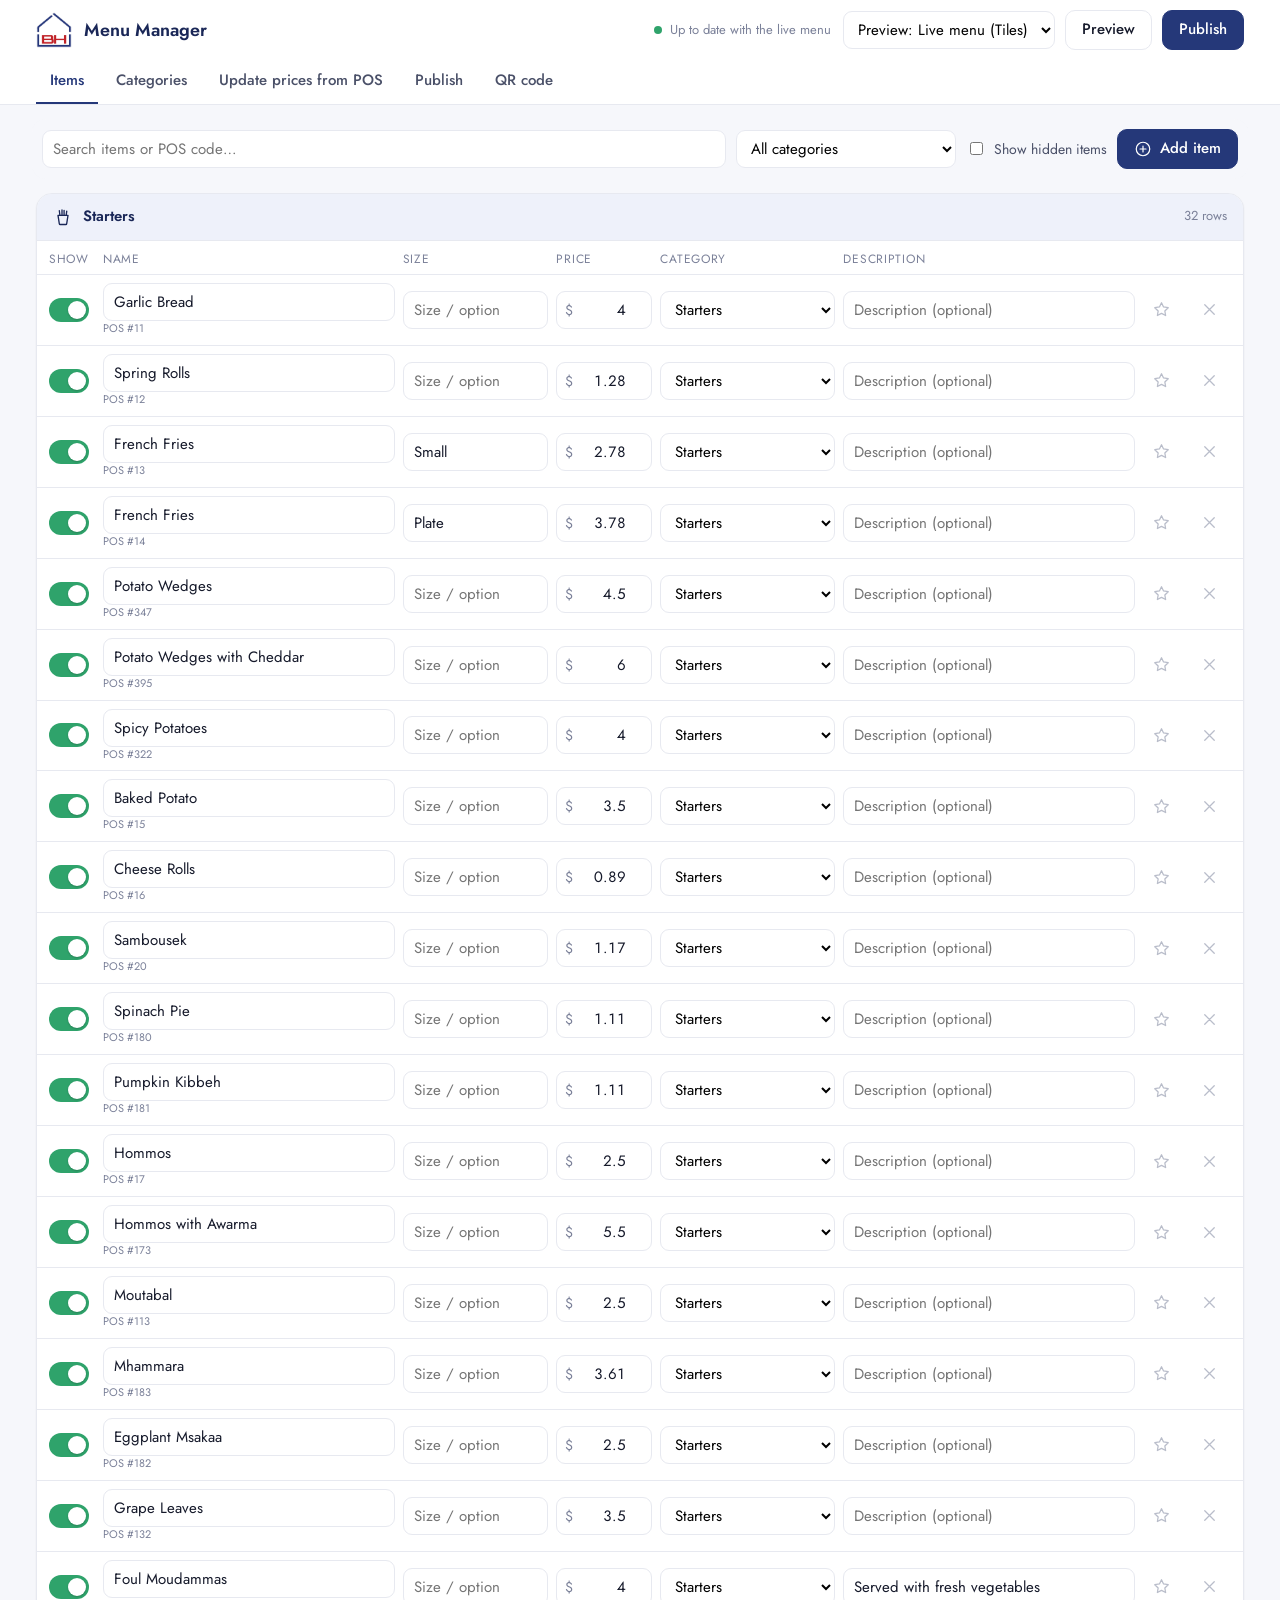
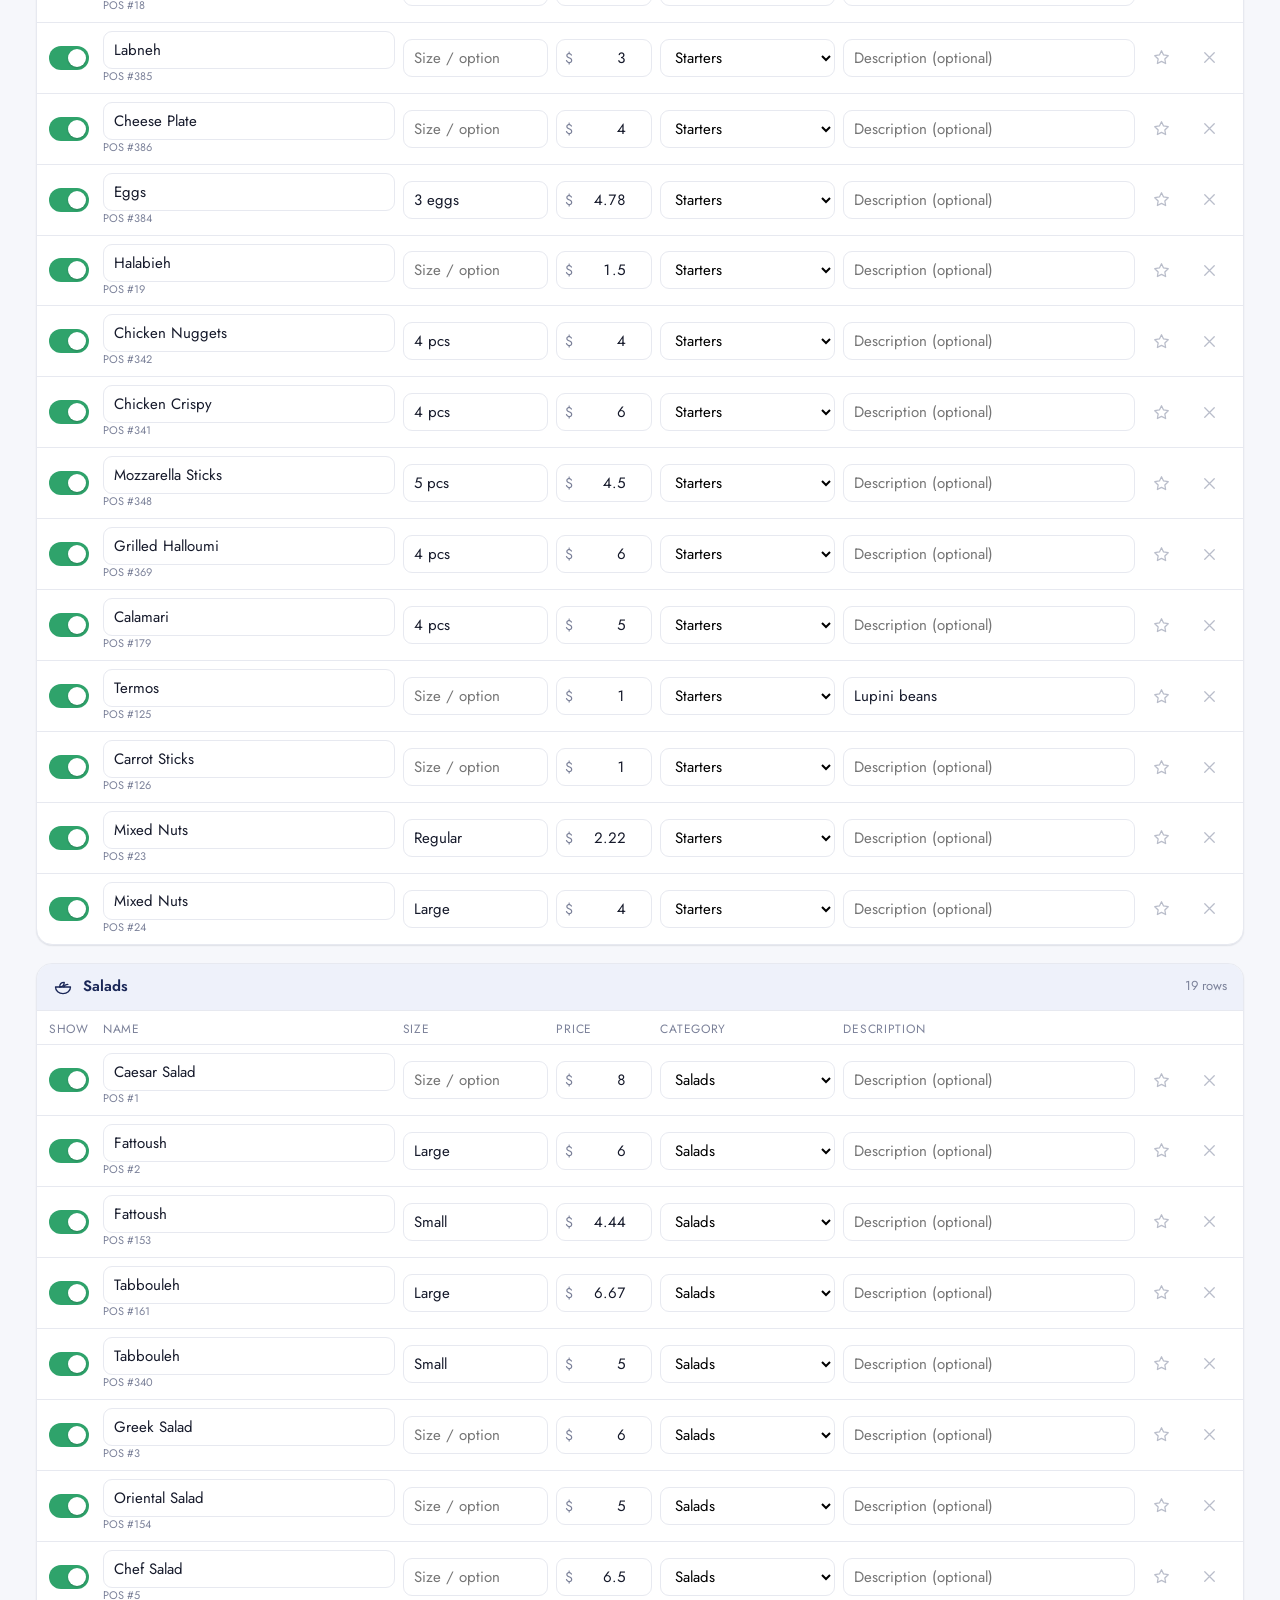
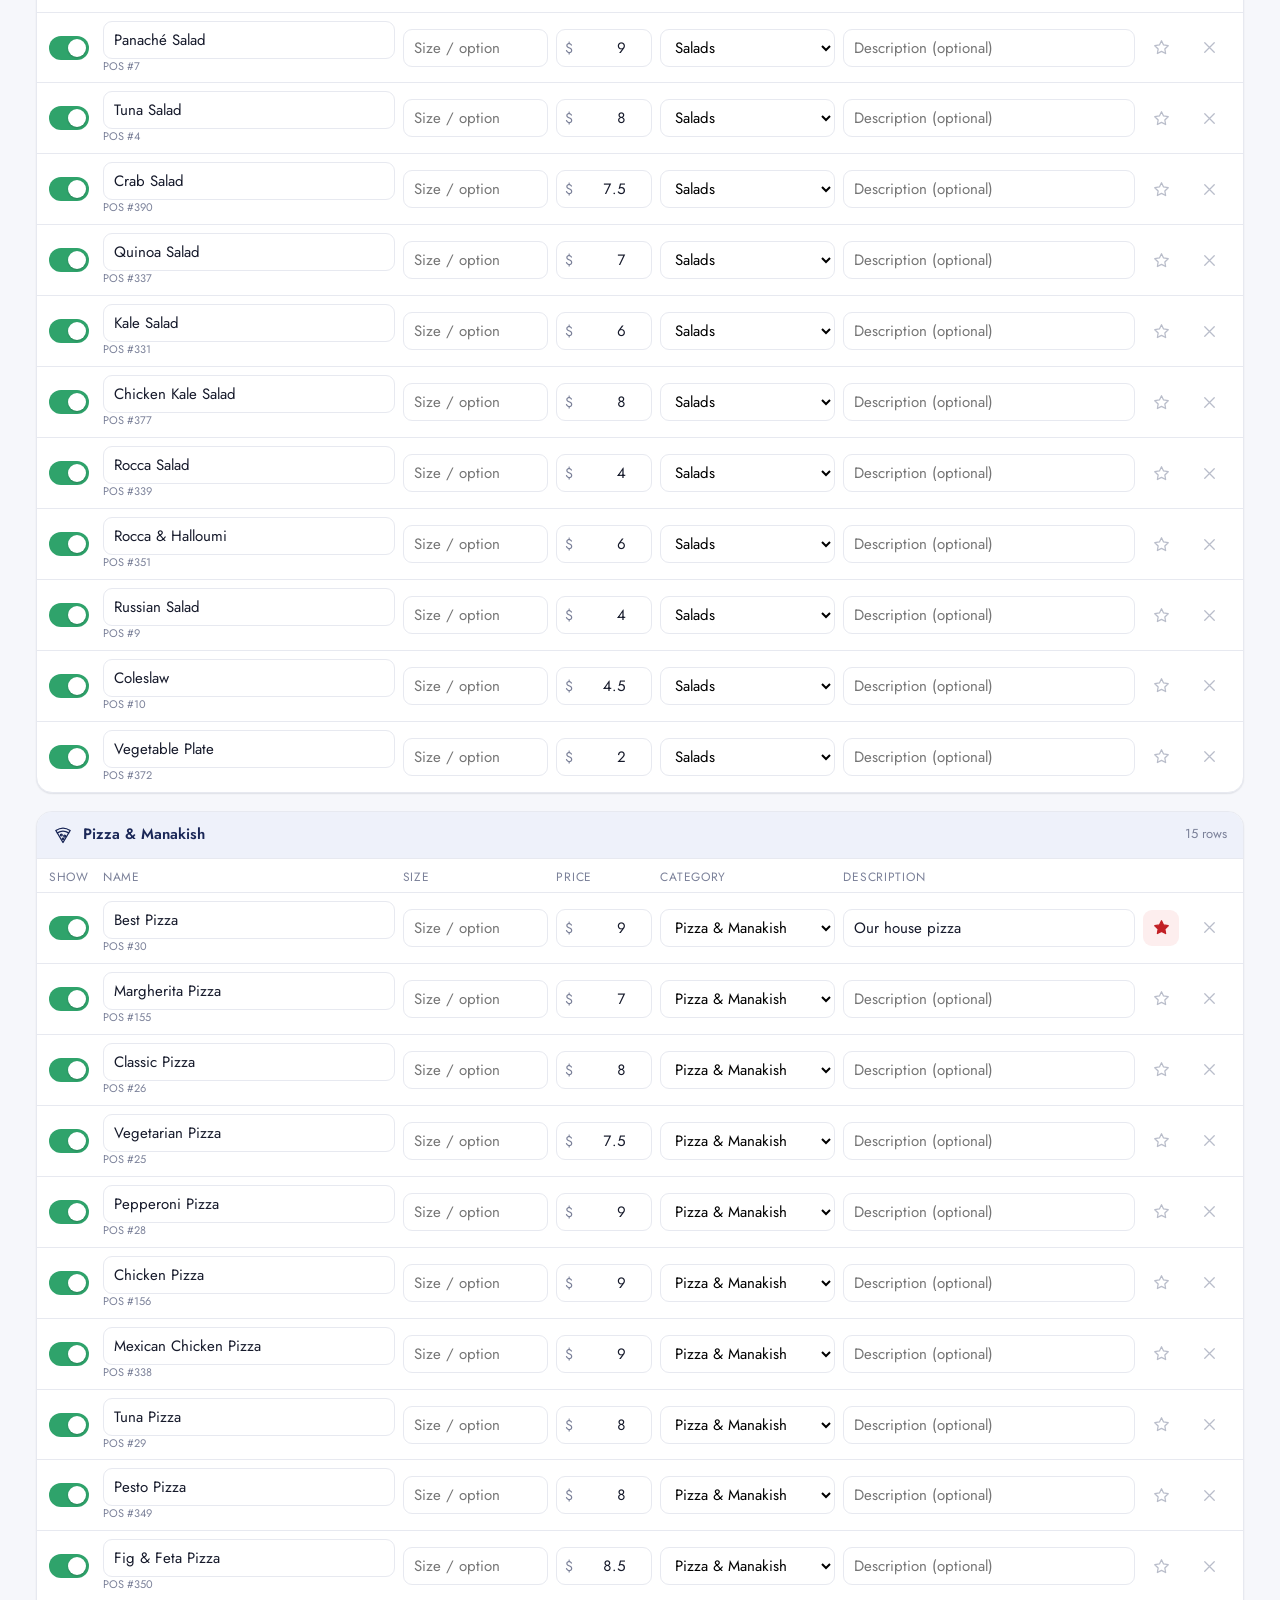
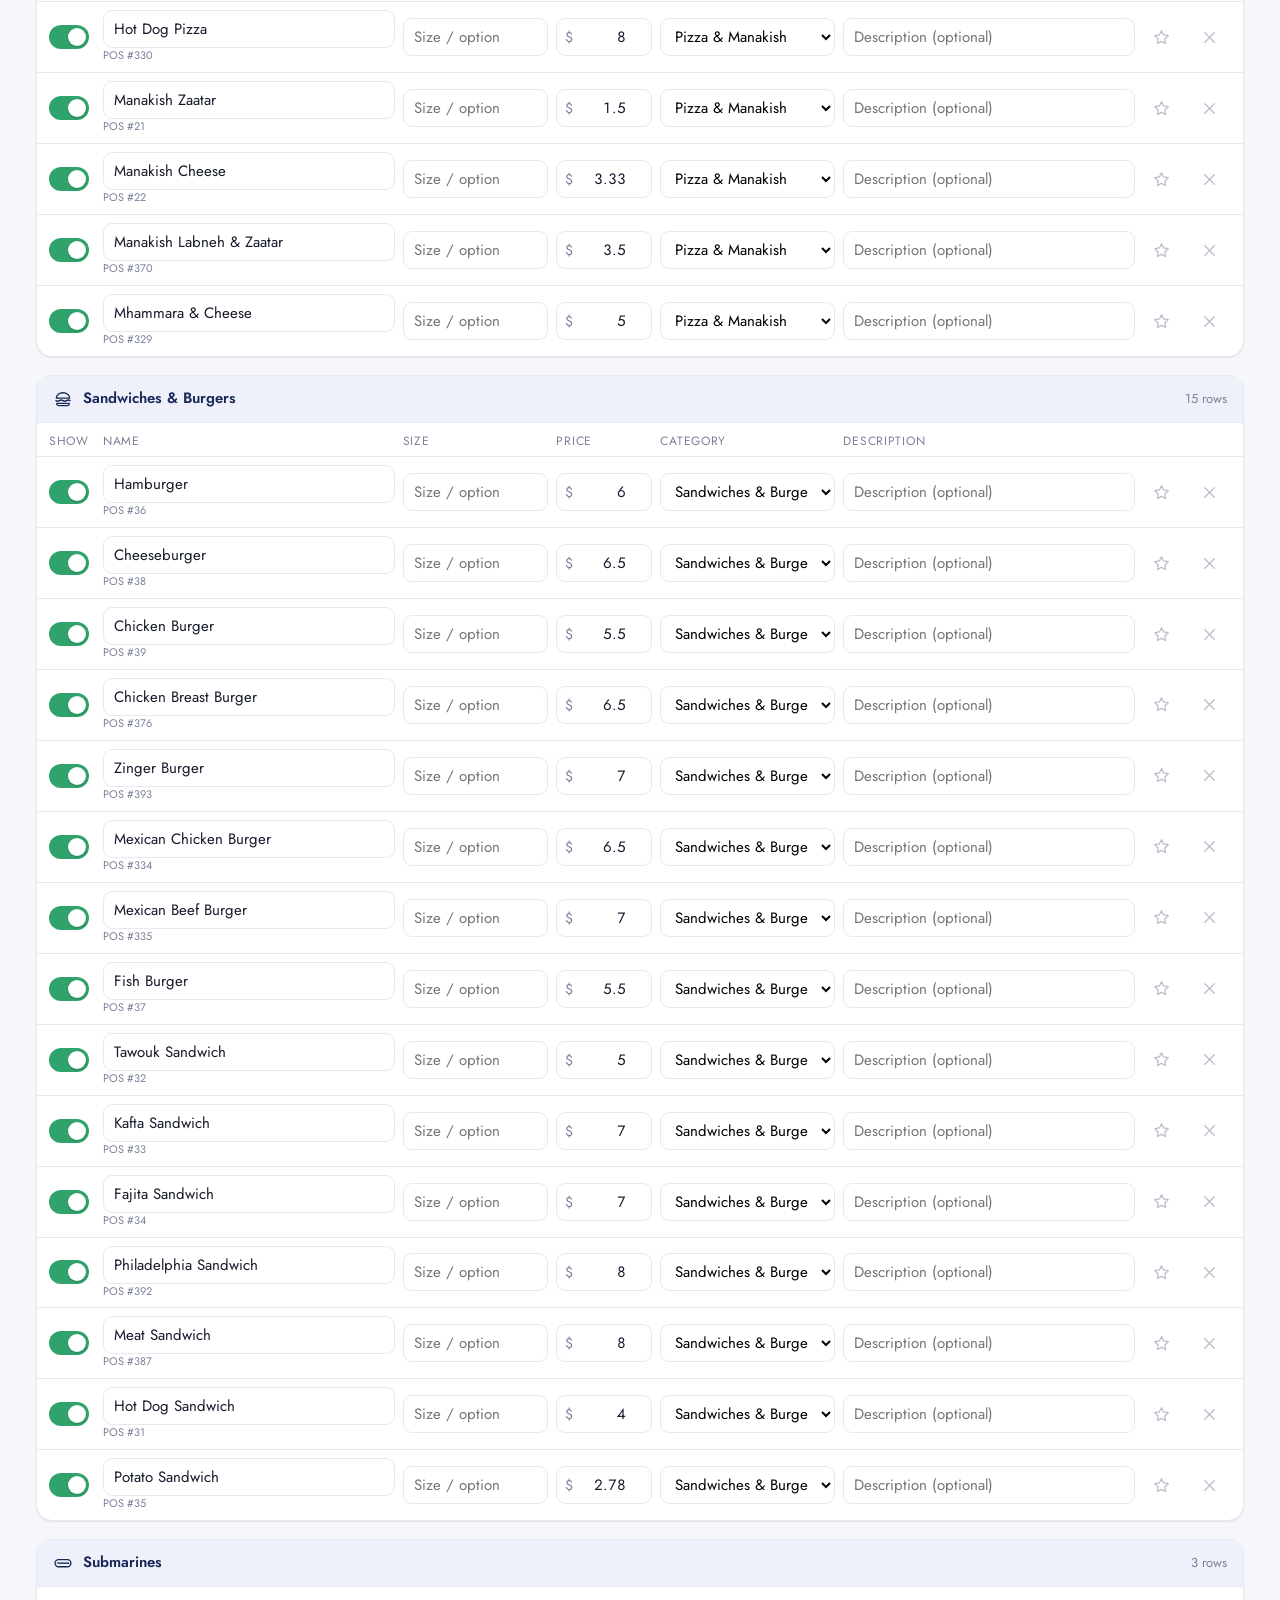
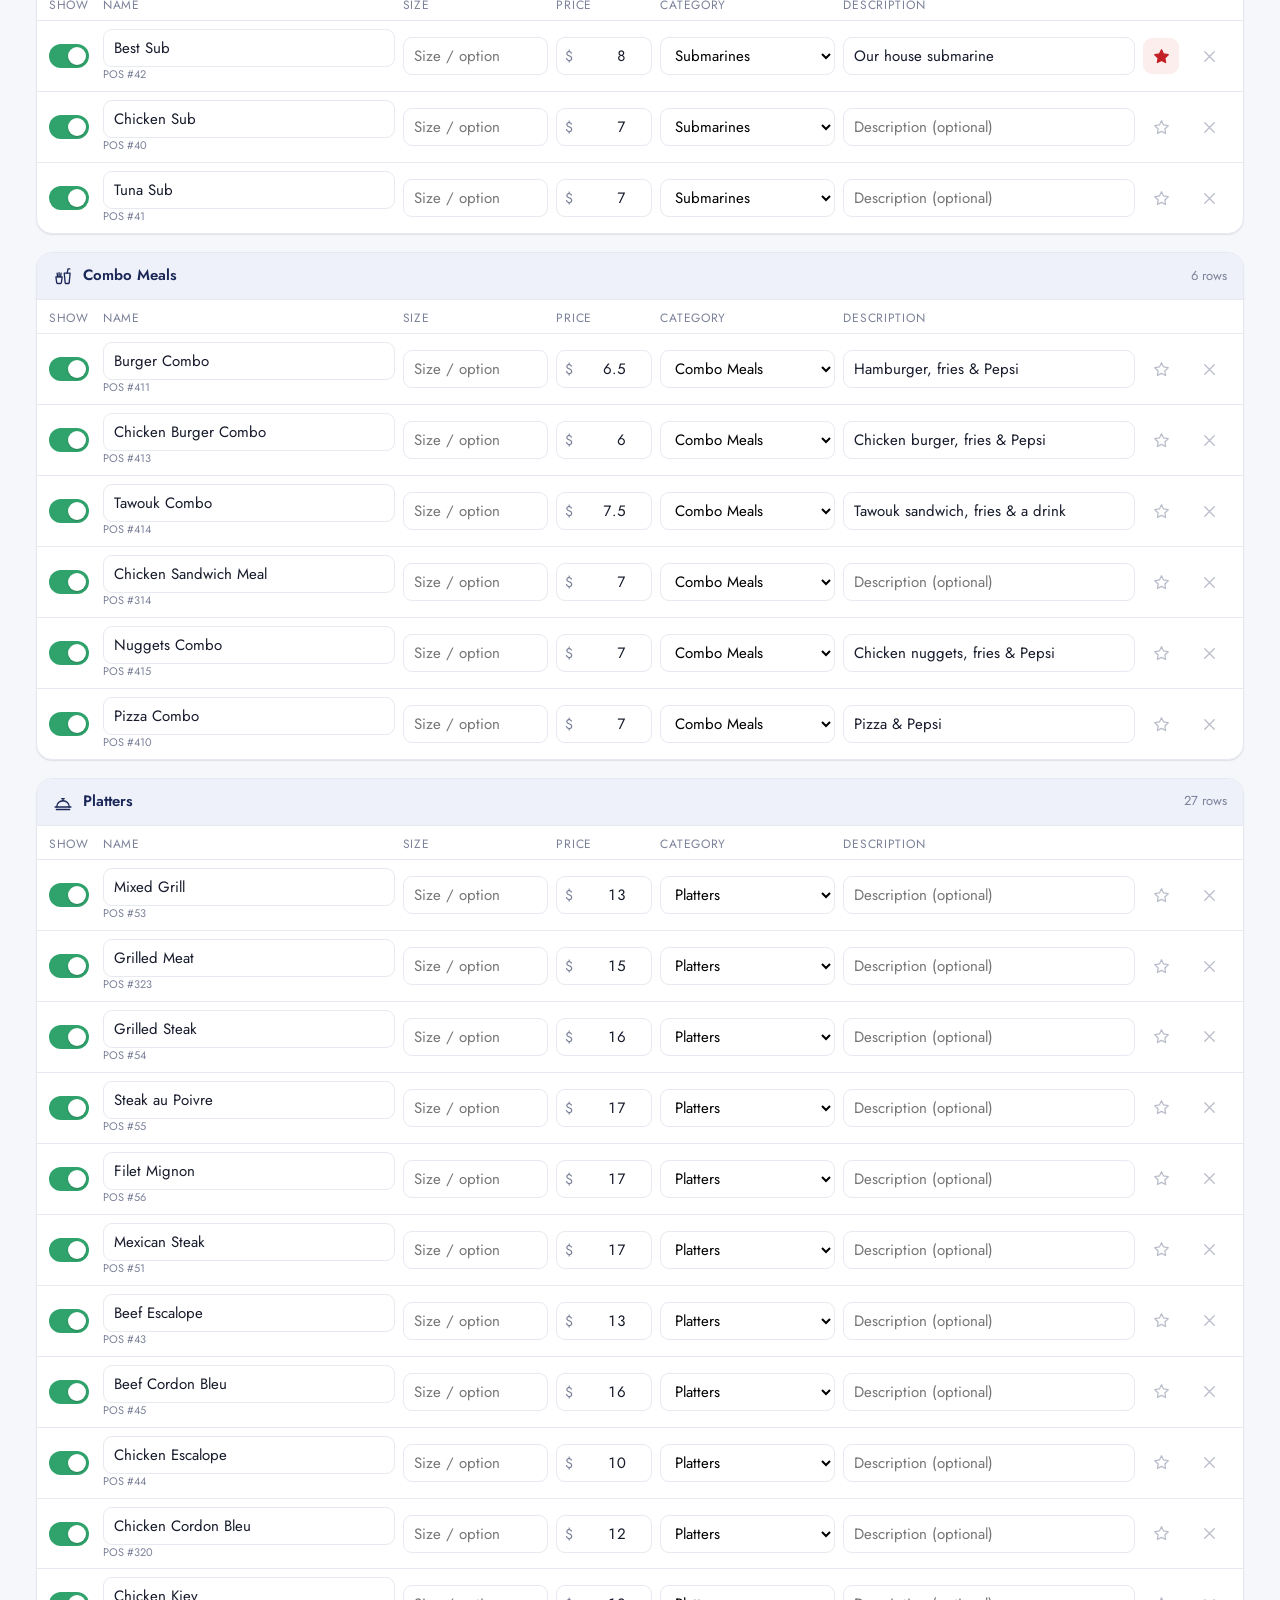
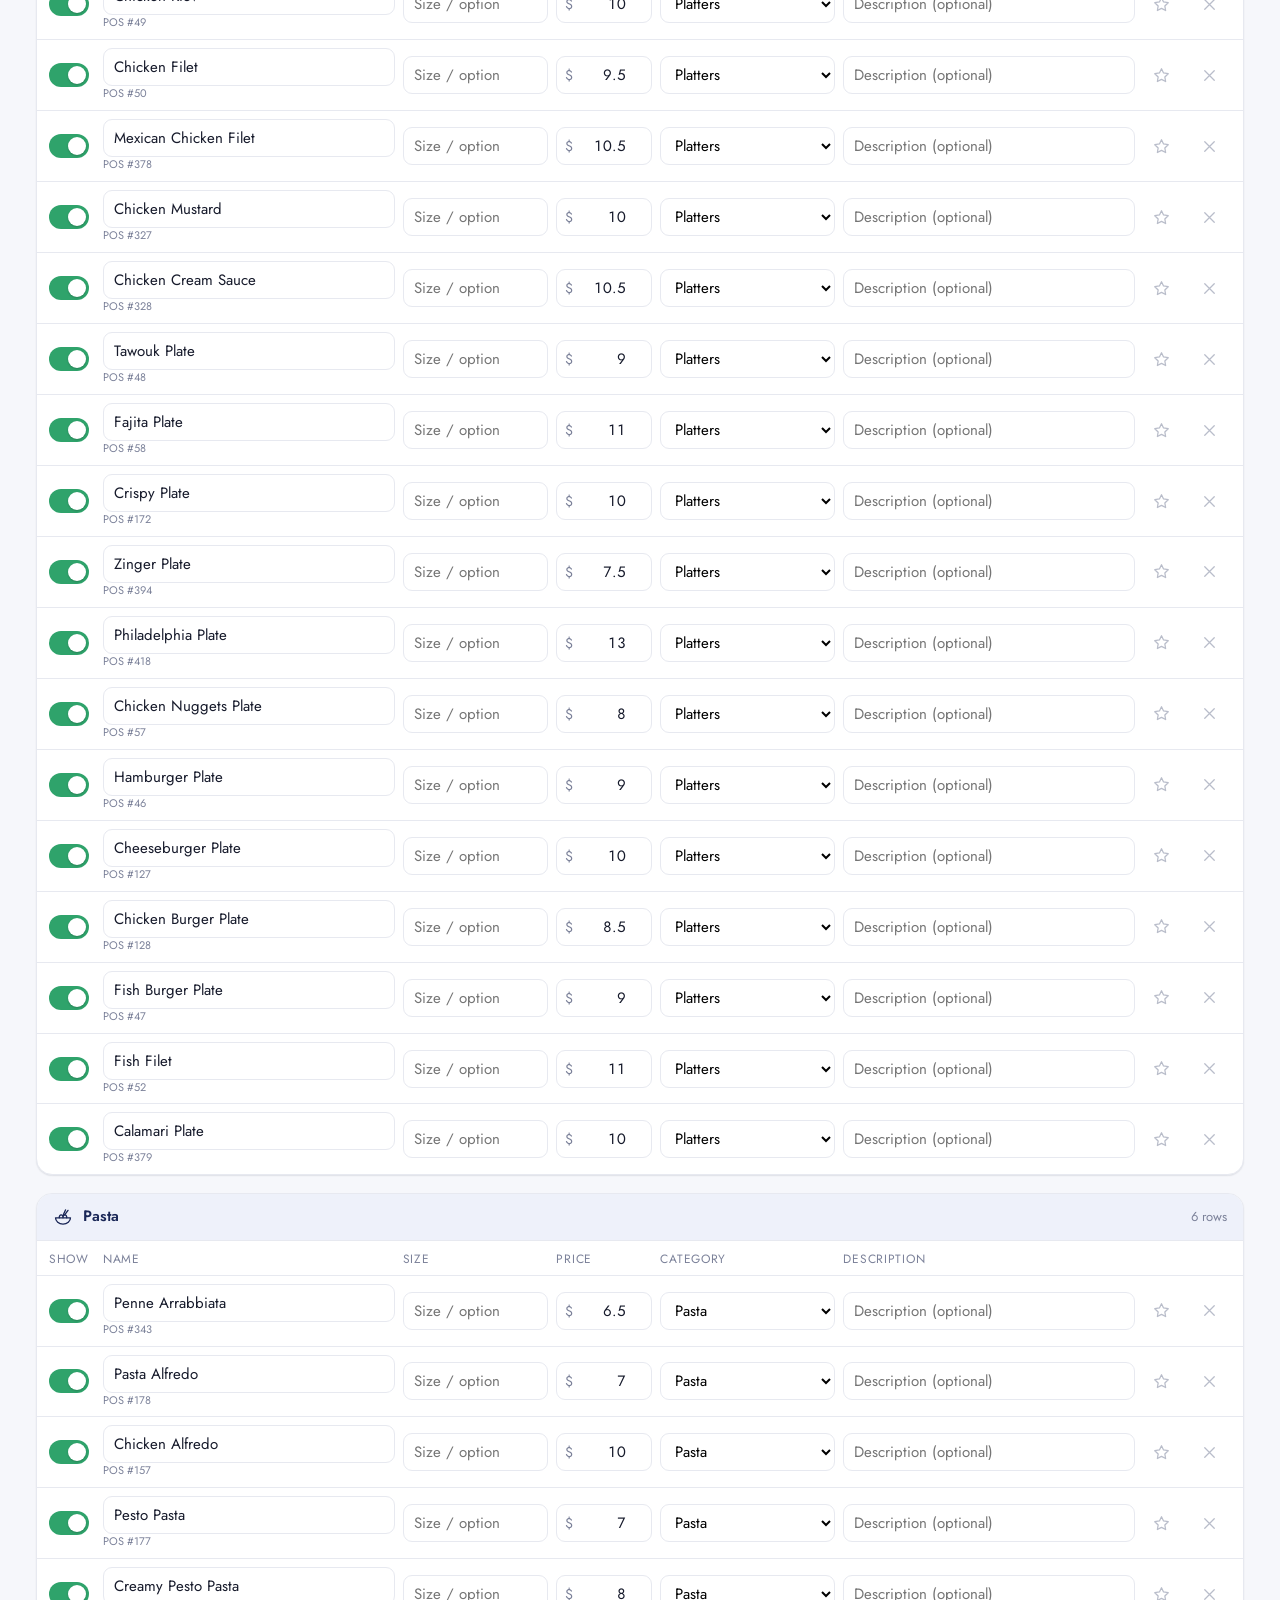
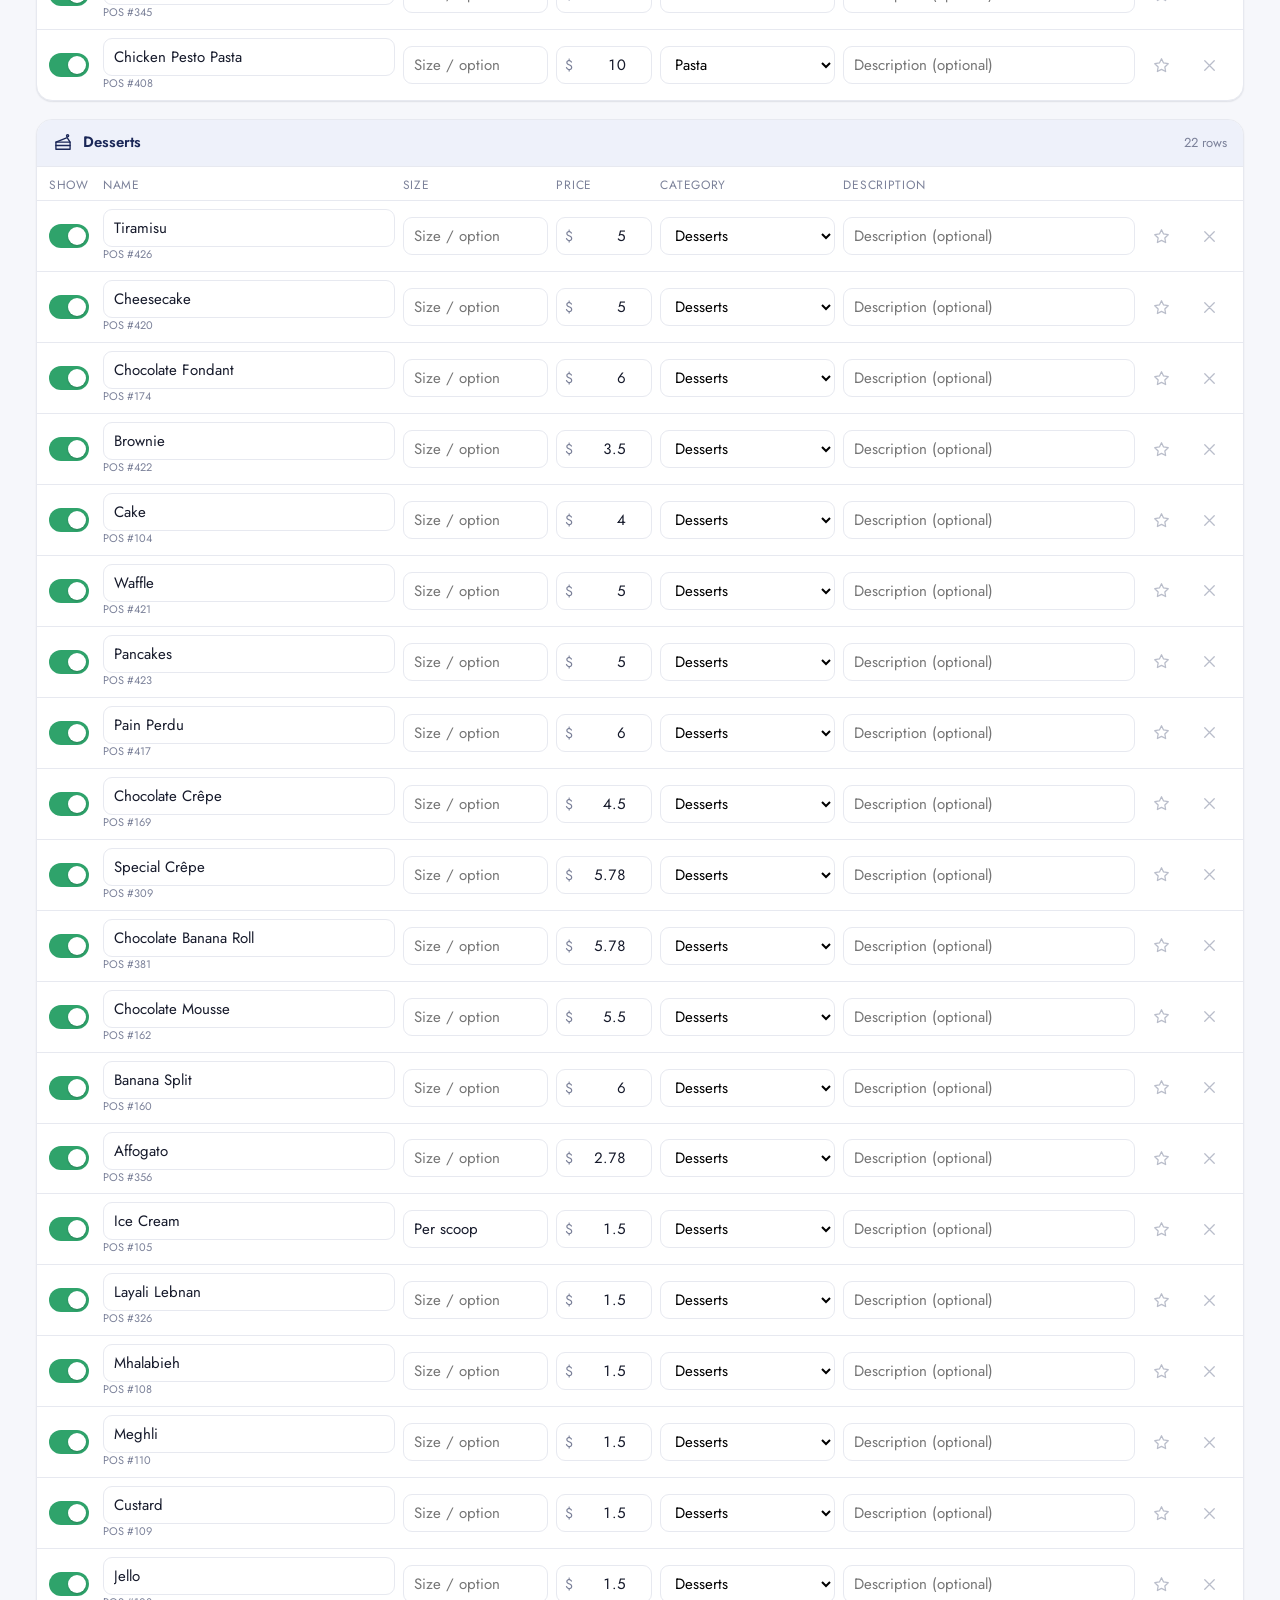
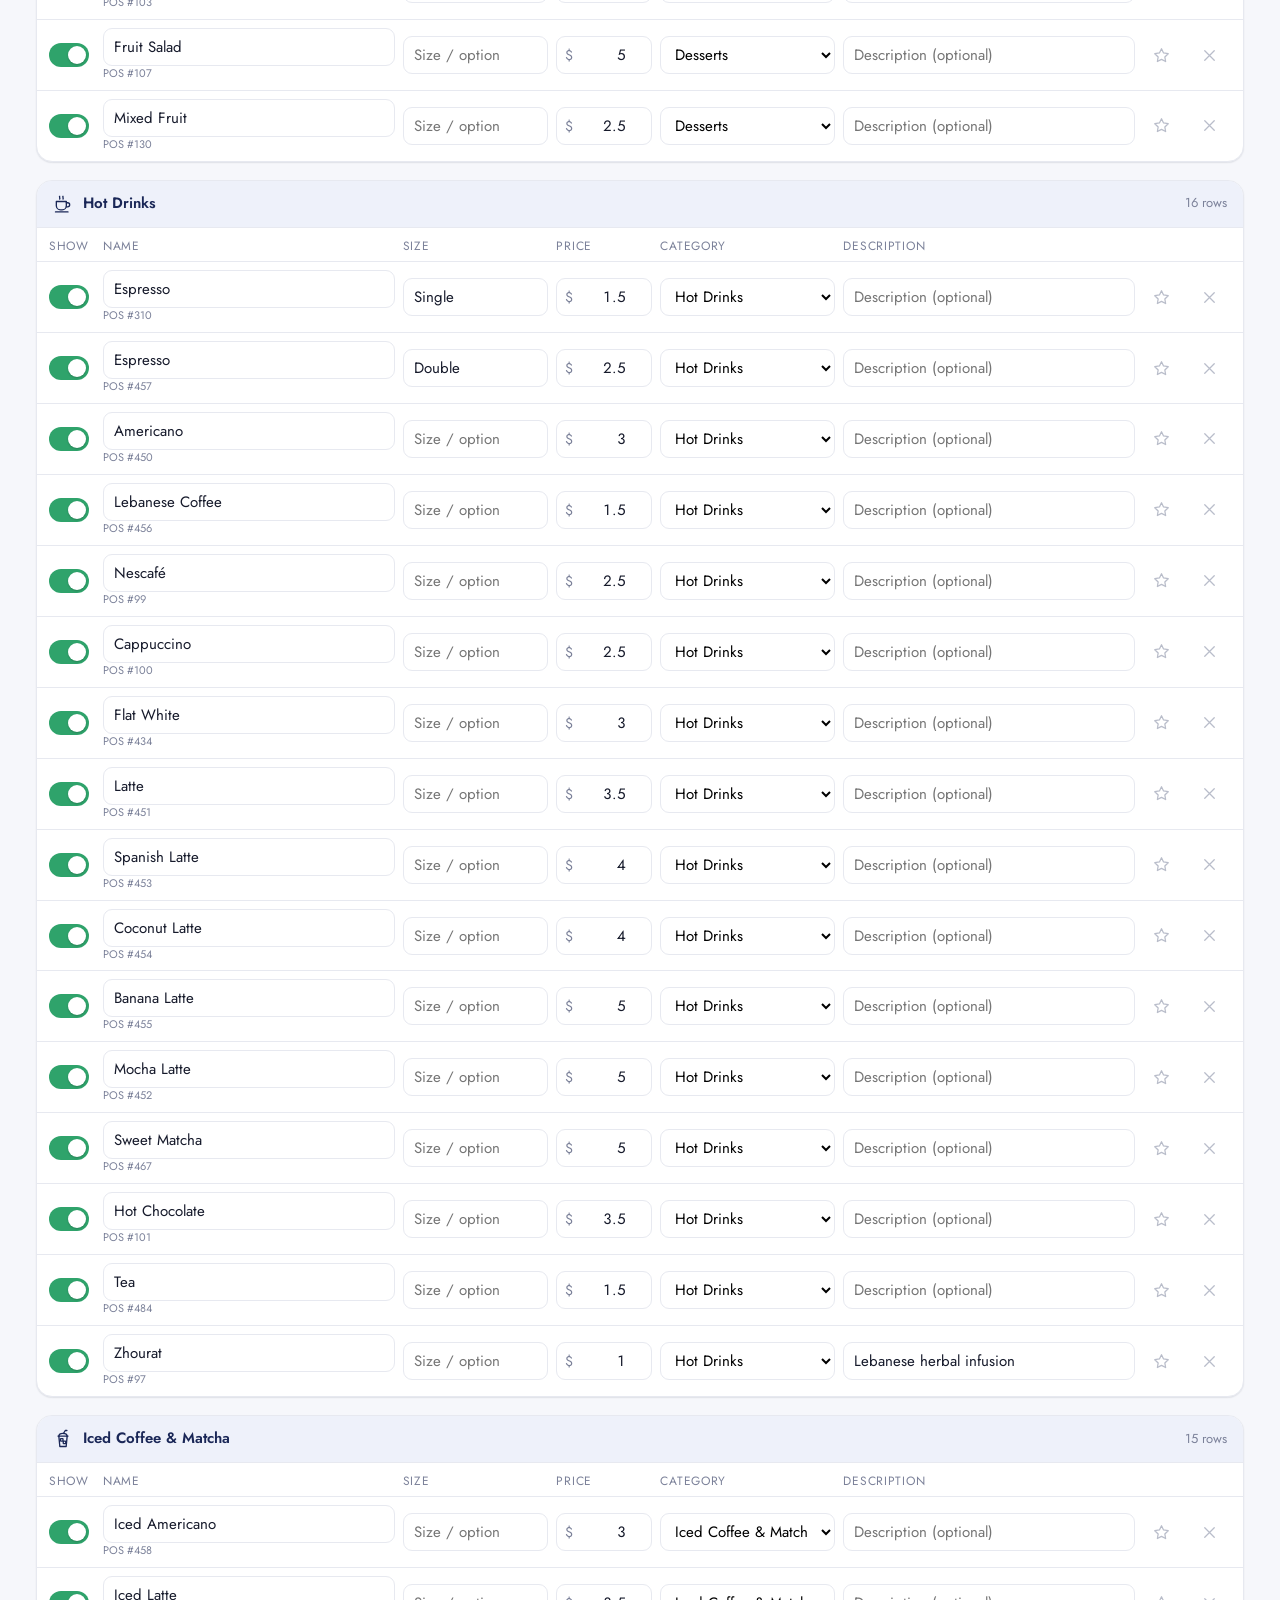
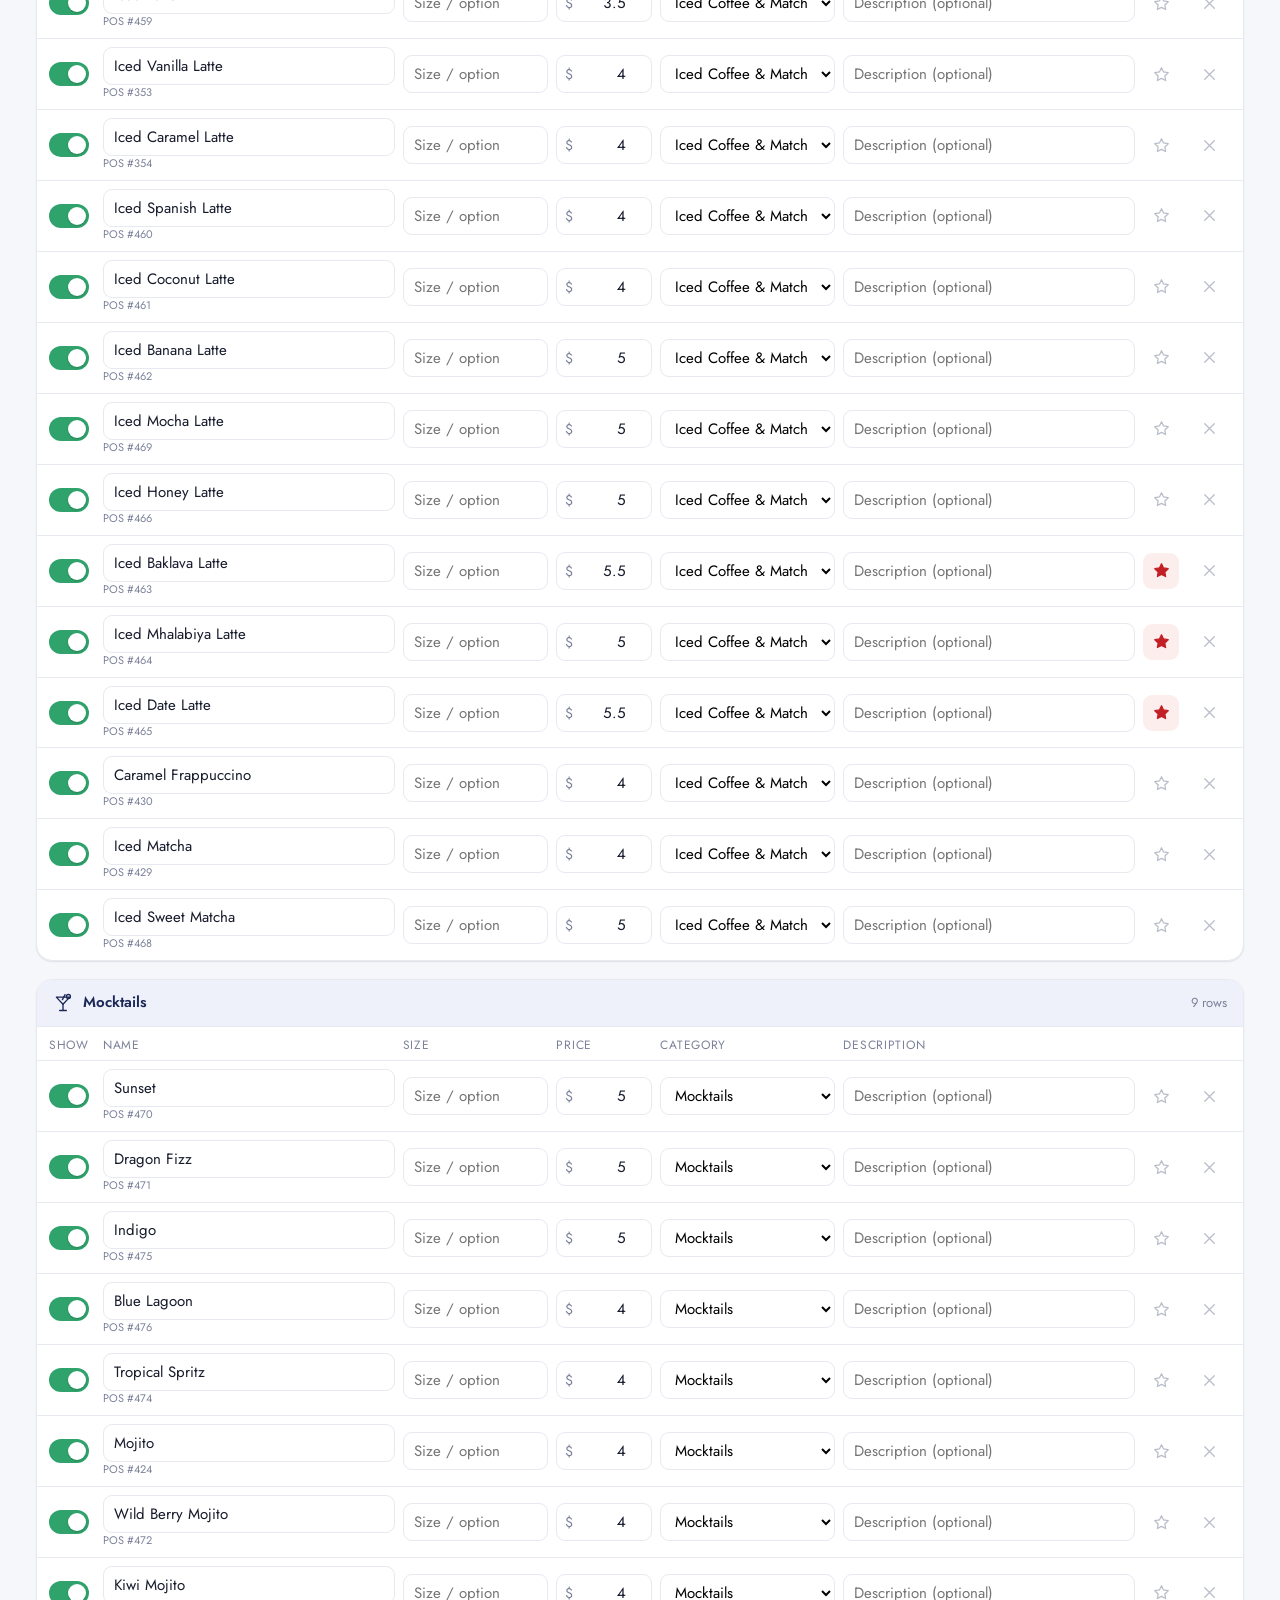
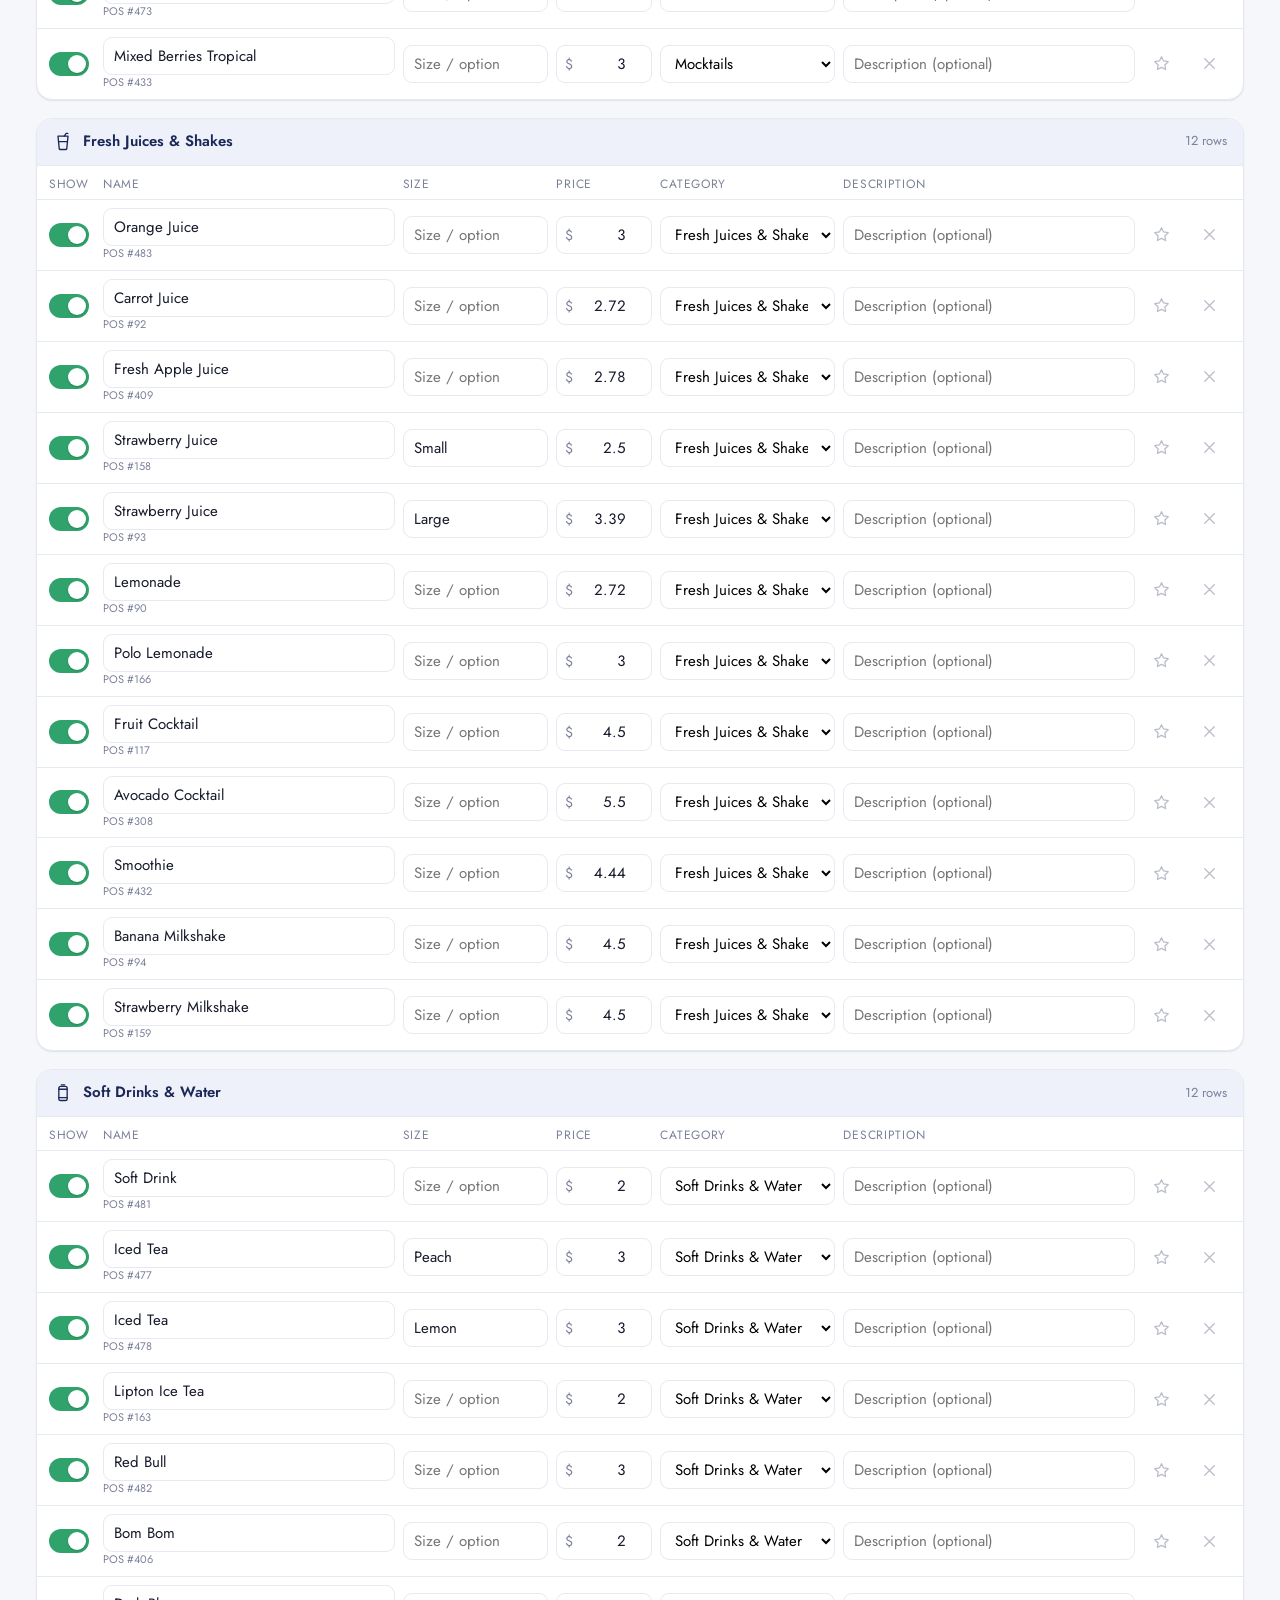
==== commit ef1ab20f: "Make Tiles the live menu and Google Sheets the editing method - Tiles is now the site root; /tiles/ " ====
--- a/manage/index.html
+++ b/manage/index.html
@@ -104,7 +104,7 @@
     <div class="status" id="status"><span class="dot"></span><span id="status-t">Loading…</span></div>
     <div class="row">
       <select class="f" id="preview-sel" style="width:auto" aria-label="Preview design">
-        <option value="scroll">Preview: Scroll</option><option value="tiles">Preview: Tiles</option><option value="editorial">Preview: Editorial</option>
+        <option value="">Preview: Live menu (Tiles)</option><option value="scroll/">Preview: Scroll</option><option value="editorial/">Preview: Editorial</option>
       </select>
       <button class="btn" id="preview-btn" type="button">Preview</button>
       <button class="btn pri" type="button" data-go="publish">Publish</button>
@@ -120,6 +120,11 @@
 </header>
 
 <main>
+  <div class="card" id="sheet-mode" hidden style="border-color:#bfe3cf;background:#f1faf5">
+    <h2>Your menu is managed in Google Sheets</h2>
+    <p style="margin:0">Edit the Google Sheet to change the live menu. Changes appear within about 5 minutes, and no publishing step is needed.
+      Use this page to check a POS export for price changes and to make the table QR code.</p>
+  </div>
   <!-- ITEMS -->
   <section class="pane on" id="p-items">
     <div class="toolbar">
@@ -216,6 +221,7 @@
 
   // ---------- state
   let data, dirty = false;
+  const SHEET = !!BH.config.sheetCsvUrl;
   const draft = (() => { try { return localStorage.getItem(BH.DRAFT_KEY); } catch (e) { return null; } })();
   async function loadLive() {
     // live data only (BH.fetchRaw would prefer the draft)
@@ -224,7 +230,7 @@
     }
     return (await fetch(BH.root + "data/menu.json", { cache: "no-store" })).json();
   }
-  if (draft) { data = JSON.parse(draft); dirty = true; } else data = await loadLive();
+  if (draft && !SHEET) { data = JSON.parse(draft); dirty = true; } else data = await loadLive();
   data.items.forEach((it) => { it.tags = it.tags || []; });
 
   let saveT;
@@ -253,7 +259,7 @@
   document.addEventListener("click", (e) => { const b = e.target.closest("[data-go]"); if (b) go(b.dataset.go); });
   $("#preview-btn").onclick = () => {
     try { localStorage.setItem(BH.DRAFT_KEY, JSON.stringify(data)); } catch (e) {}
-    window.open(BH.root + $("#preview-sel").value + "/?preview", "_blank");
+    window.open(BH.root + $("#preview-sel").value + "?preview", "_blank");
   };
 
   // ---------- items
@@ -391,7 +397,9 @@
         ${changed.map(({ it, p }) => `<tr><td>${esc(p.code)}</td><td>${esc(it.name)}${it.option ? " · " + esc(it.option) : ""}${it.visible ? "" : ' <span class="muted">(hidden)</span>'}</td><td>${BH.price(it.price)}</td><td class="${p.price > it.price ? "up" : "dn"}">${BH.price(p.price)}</td><td><span class="pill">price</span></td></tr>`).join("")}
         ${added.map((p) => `<tr><td>${esc(p.code)}</td><td>${esc(title(p.desc))} <span class="muted">${esc(p.family)}</span></td><td>—</td><td>${BH.price(p.price)}</td><td><span class="pill new">new · hidden</span></td></tr>`).join("")}
         </tbody></table></div>
-        <div class="row" style="margin-top:14px"><button class="btn pri" id="apply" type="button">Apply these changes</button><span class="muted">You can review everything in the Items tab before publishing.</span></div>`;
+        ${SHEET ? `<p class="muted" style="margin-top:14px">Update these prices in the Google Sheet (search the code with Ctrl+F / “Find”). Add new items there if they should appear on the menu.</p>`
+          : `<div class="row" style="margin-top:14px"><button class="btn pri" id="apply" type="button">Apply these changes</button><span class="muted">You can review everything in the Items tab before publishing.</span></div>`}`;
+      if (SHEET) return;
       $("#apply").onclick = () => {
         changed.forEach(({ it, p }) => (it.price = p.price));
         added.forEach((p) => data.items.push({ code: p.code, name: title(p.desc), option: "", price: p.price, category: guessCat(p.family), description: "", tags: [], visible: false }));
@@ -450,6 +458,17 @@
   $("#qr-dl").onclick = () => { const a = document.createElement("a"); a.href = $("#qr-canvas").toDataURL("image/png"); a.download = "best-home-menu-qr.png"; a.click(); };
 
   fillCatFilter(); renderItems();
+
+  // Google Sheets mode: the sheet is the source of truth, so only the read-only helpers stay
+  if (SHEET) {
+    $("#sheet-mode").hidden = false;
+    ["items", "cats", "publish"].forEach((t) => { document.querySelector(`#tabs [data-go="${t}"]`).hidden = true; });
+    document.querySelectorAll("header .row, #status").forEach((el) => el.style.display = "none");
+    document.querySelector("#p-pos p").innerHTML = "Drop the till’s Excel export here to see which prices changed since the Google Sheet was last updated. Items are matched by <b>item code</b>. Nothing is changed automatically.";
+    try { localStorage.removeItem(BH.DRAFT_KEY); } catch (e) {}
+    dirty = false;
+    go("pos");
+  }
 })();
 </script>
 </body>
